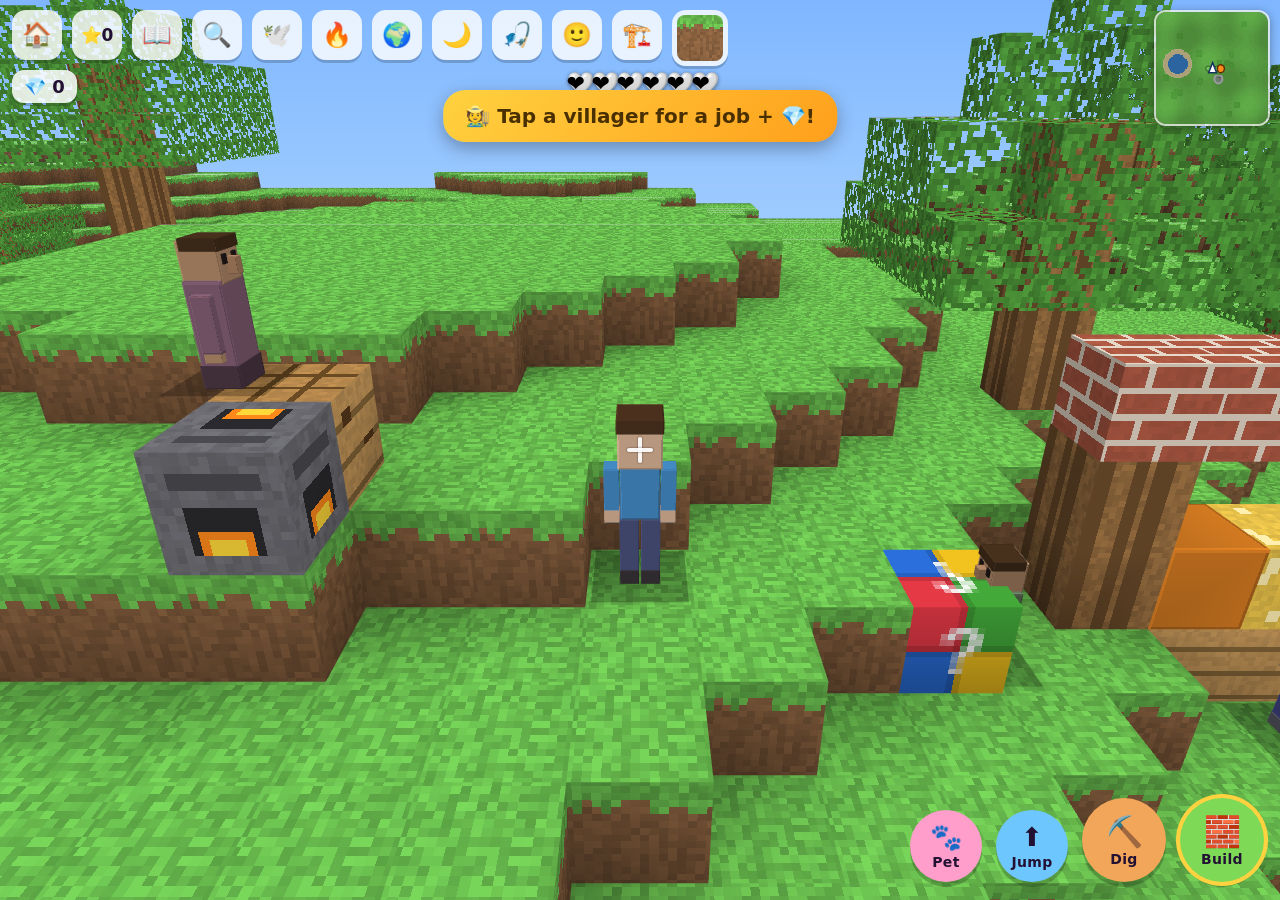
==== index.html @ b2769233 "Add The Forge: smelting + armor (the mining ↔ combat bridge) Dad asked what makes the game deeper, n" ====
<!DOCTYPE html>
<html lang="en">

<head>
  <meta charset="utf-8" />
  <title>Ezra's Blocks</title>
  <meta name="viewport"
    content="width=device-width, initial-scale=1, maximum-scale=1, user-scalable=no, viewport-fit=cover" />
  <meta name="theme-color" content="#9ed0f5" />
  <meta name="mobile-web-app-capable" content="yes" />
  <meta name="apple-mobile-web-app-capable" content="yes" />
  <meta name="apple-mobile-web-app-status-bar-style" content="black-translucent" />
  <meta name="apple-mobile-web-app-title" content="Ezra's Blocks" />
  <link rel="manifest" href="manifest.webmanifest" />
  <link rel="icon" href="icons/icon-192.png" />
  <link rel="apple-touch-icon" href="icons/apple-touch-icon.png" />
  <link rel="stylesheet" href="styles.css" />
</head>

<body>
  <canvas id="game"></canvas>

  <!-- Floating walk stick (left thumb) -->
  <div id="stick-base"></div>
  <div id="stick-knob"></div>

  <!-- Heads-up UI -->
  <div id="ui">
    <div id="crosshair"></div>

    <div id="topbar">
      <button id="btn-home" class="mini" title="Go home">🏠</button>
      <button id="btn-goals" class="mini" title="Goals">⭐0</button>
      <button id="btn-adventure" class="mini" title="Adventure with friends">📖</button>
      <button id="btn-view" class="mini" title="Switch view (zoom)">🔍</button>
      <button id="btn-fly" class="mini" title="Fly">🕊️</button>
      <button id="btn-flint" class="mini" title="Flint & steel — make a portal">🔥</button>
      <button id="btn-worlds" class="mini" title="Go to a world">🌍</button>
      <button id="btn-night" class="mini" title="Day / Night">🌙</button>
      <button id="btn-ride" class="mini" title="Ride your pony" style="display:none">🐴</button>
      <button id="btn-rover" class="mini" title="Drive the Space Rover" style="display:none">🛸</button>
      <button id="btn-rocket" class="mini" title="Launch the rocket!" style="display:none">🚀</button>
      <button id="btn-dragon" class="mini" title="Fly your dragon" style="display:none">🐉</button>
      <button id="btn-fish" class="mini" title="Go fishing (near water)">🎣</button>
      <button id="btn-char" class="mini" title="Choose your character">🙂</button>
      <button id="btn-buildkit" class="mini" title="Build something big">🏗️</button>
      <button id="btn-blocks" title="Pick a block"></button>
    </div>

    <div id="hearts-bar"></div>
    <button id="gem-bar" title="Treasure shop"></button>
    <div id="inv-bar" style="display:none"></div>

    <div id="actions">
      <button id="btn-pet" class="act pet"><span>🐾</span><b>Pet</b></button>
      <button id="btn-jump" class="act jump"><span>⬆️</span><b>Jump</b></button>
      <button id="btn-dig" class="act dig"><span>⛏️</span><b>Dig</b></button>
      <button id="btn-build" class="act build"><span>🧱</span><b>Build</b></button>
    </div>

    <div id="goaltoast"></div>
    <div id="hurt-flash"></div>
    <div id="bobber"></div>
    <div id="ridesigns"></div>
  </div>

  <div id="picker" class="hidden">
    <div class="picker-panel">
      <div class="picker-head"><span>Pick a block</span><button id="picker-close">✕</button></div>
      <div id="picker-body"></div>
    </div>
  </div>

  <div id="goals" class="hidden">
    <div class="picker-panel">
      <div class="picker-head"><span id="goals-title">My Goals</span><button id="goals-close">✕</button></div>
      <div id="goals-body"></div>
      <button id="btn-reset">🔄 Start this world fresh…</button>
    </div>
  </div>

  <div id="shop" class="hidden">
    <div class="picker-panel">
      <div class="picker-head"><span>💎 Treasure Shop</span><button id="shop-close">✕</button></div>
      <div id="shop-gems"></div>
      <div id="shop-body"></div>
    </div>
  </div>

  <div id="craft" class="hidden">
    <div class="picker-panel">
      <div class="picker-head"><span>🛠️ Make Tools & Armor</span><button id="craft-close">✕</button></div>
      <div id="craft-inv"></div>
      <div id="craft-body"></div>
    </div>
  </div>

  <div id="furnace" class="hidden">
    <div class="picker-panel">
      <div class="picker-head"><span>🔥 Furnace</span><button id="furnace-close">✕</button></div>
      <div id="furnace-inv"></div>
      <div id="furnace-body"></div>
    </div>
  </div>

  <div id="confirm" class="hidden">
    <div class="picker-panel confirm-panel">
      <div id="confirm-msg"></div>
      <div class="confirm-row">
        <button id="confirm-no">No, keep it</button>
        <button id="confirm-yes" class="danger-btn">Yes, start fresh</button>
      </div>
    </div>
  </div>

  <div id="buildmenu" class="hidden">
    <div class="picker-panel">
      <div class="picker-head"><span>Build something big! 🏗️</span><button id="buildmenu-close">✕</button></div>
      <div id="buildmenu-body"></div>
    </div>
  </div>

  <div id="placebar" class="hidden">
    <div id="place-label"></div>
    <div class="place-btns">
      <button id="place-ok" class="happy-btn">✅ Build here!</button>
      <button id="place-cancel">✖ Cancel</button>
    </div>
  </div>

  <div id="worldmenu" class="hidden">
    <div class="picker-panel">
      <div class="picker-head"><span>Go to a world! 🌍</span><button id="worldmenu-close">✕</button></div>
      <div id="worldmenu-body"></div>
    </div>
  </div>

  <div id="ride" class="hidden">
    <div class="picker-panel confirm-panel">
      <div id="ride-title" class="adv-name"></div>
      <div id="ride-msg" class="adv-text"></div>
      <div class="confirm-row"><button id="ride-yes" class="happy-btn">Ride! 🎟️</button><button id="ride-no">Not now</button></div>
    </div>
  </div>

  <div id="portalmenu" class="hidden">
    <div class="picker-panel">
      <div class="picker-head"><span>Where to? 🔥</span><button id="portalmenu-close">✕</button></div>
      <div id="portalmenu-body"></div>
    </div>
  </div>

  <div id="ridemenu" class="hidden">
    <div class="picker-panel">
      <div class="picker-head"><span>🎟️ Pick a ride!</span><button id="ridemenu-close">✕</button></div>
      <div id="ridemenu-body"></div>
    </div>
  </div>

  <div id="popcorn" class="hidden">
    <div class="picker-panel">
      <div class="picker-head"><span>🍿 Yummy treats!</span><button id="popcorn-close">✕</button></div>
      <div id="popcorn-body"></div>
    </div>
  </div>

  <div id="adventure" class="hidden">
    <div class="picker-panel confirm-panel">
      <div id="adv-body"></div>
      <div class="confirm-row"><button id="adv-ok" class="happy-btn">Okay!</button></div>
    </div>
  </div>

  <div id="quest" class="hidden">
    <div class="picker-panel confirm-panel">
      <div id="quest-msg"></div>
      <div class="confirm-row"><button id="quest-ok" class="happy-btn">Okay!</button></div>
    </div>
  </div>

  <div id="astro" class="hidden">
    <div class="picker-panel confirm-panel">
      <div id="astro-msg"></div>
      <div class="confirm-row"><button id="astro-ok" class="happy-btn">Okay!</button></div>
    </div>
  </div>

  <div id="puzzle" class="hidden">
    <div class="picker-panel confirm-panel">
      <div id="puzzle-msg">🧩 Color Puzzle!</div>
      <div id="puzzle-pad">
        <button class="pz" data-c="0"></button>
        <button class="pz" data-c="1"></button>
        <button class="pz" data-c="2"></button>
        <button class="pz" data-c="3"></button>
      </div>
      <div class="confirm-row"><button id="puzzle-close">Bye! 👋</button></div>
    </div>
  </div>

  <div id="chars" class="hidden">
    <div class="picker-panel">
      <div class="picker-head"><span>Who do you want to be?</span><button id="chars-close">✕</button></div>
      <div id="chars-body"></div>
    </div>
  </div>

  <div id="steve" class="hidden">
    <div class="picker-panel">
      <div class="picker-head"><span>🍗 Steve's Lava Chicken</span><button id="steve-close">✕</button></div>
      <div id="steve-body"></div>
    </div>
  </div>

  <div id="math" class="hidden">
    <div class="picker-panel confirm-panel">
      <div id="math-q"></div>
      <div id="math-opts"></div>
      <div class="confirm-row"><button id="math-close">Bye! 👋</button></div>
    </div>
  </div>

  <canvas id="minimap"></canvas>

  <div id="hearts"></div>

  <div id="error-overlay">
    <div class="box">
      <h2>Oops — something went wrong 😟</h2>
      <p>Please take a screenshot of this and send it so it can be fixed:</p>
      <pre class="msg"></pre>
    </div>
  </div>

  <script type="module" src="js/main.js"></script>
</body>

</html>
---- styles.css ----
* {
  margin: 0;
  padding: 0;
  box-sizing: border-box;
  -webkit-user-select: none;
  user-select: none;
  -webkit-touch-callout: none;
  -webkit-tap-highlight-color: transparent;
}

html,
body {
  width: 100%;
  height: 100%;
  overflow: hidden;
  position: fixed;
  background: #9ed0f5;
  font-family: -apple-system, "Segoe UI", system-ui, sans-serif;
  touch-action: none;
  overscroll-behavior: none;
}

#game {
  position: fixed;
  inset: 0;
  width: 100%;
  height: 100%;
  display: block;
  touch-action: none;
}

#ui {
  position: fixed;
  inset: 0;
  pointer-events: none;
  padding: env(safe-area-inset-top) env(safe-area-inset-right) env(safe-area-inset-bottom) env(safe-area-inset-left);
}

#ui button {
  pointer-events: auto;
  touch-action: manipulation;
  border: none;
  font-family: inherit;
  color: #213;
  cursor: pointer;
}

/* Crosshair */
#crosshair {
  position: absolute;
  left: 50%;
  top: 50%;
  width: 26px;
  height: 26px;
  margin: -13px 0 0 -13px;
  pointer-events: none;
}

#crosshair::before,
#crosshair::after {
  content: "";
  position: absolute;
  background: rgba(255, 255, 255, .9);
  box-shadow: 0 0 2px rgba(0, 0, 0, .6);
  border-radius: 2px;
}

#crosshair::before {
  left: 11px;
  top: 0;
  width: 4px;
  height: 26px;
}

#crosshair::after {
  top: 11px;
  left: 0;
  height: 4px;
  width: 26px;
}

/* Top-left mini buttons */
#topbar {
  position: absolute;
  top: 10px;
  left: 12px;
  display: flex;
  gap: 10px;
}

.mini {
  width: 50px;
  height: 50px;
  border-radius: 14px;
  font-size: 24px;
  background: rgba(255, 255, 255, .82);
  box-shadow: 0 3px 0 rgba(0, 0, 0, .18);
}

.mini:active {
  transform: translateY(2px);
  box-shadow: 0 1px 0 rgba(0, 0, 0, .18);
}

/* A "mini" toggle that's currently on (e.g. Fly) gets a gold ring. */
.mini.on {
  box-shadow: 0 0 0 4px #ffd23f, 0 3px 0 rgba(0, 0, 0, .18);
}

/* Current-block button + pop-up picker */
#btn-blocks {
  pointer-events: auto;
  touch-action: manipulation;
  width: 56px;
  height: 56px;
  border: 3px solid rgba(255, 255, 255, .9);
  border-radius: 14px;
  padding: 0;
  overflow: hidden;
  background: rgba(255, 255, 255, .82);
  box-shadow: 0 3px 0 rgba(0, 0, 0, .18);
  cursor: pointer;
  display: flex;
  align-items: center;
  justify-content: center;
}

#btn-blocks:active {
  transform: translateY(2px);
}

#btn-blocks canvas {
  width: 46px;
  height: 46px;
  border-radius: 8px;
  display: block;
  image-rendering: pixelated;
}

#picker,
#goals,
#portalmenu,
#buildmenu,
#worldmenu,
#ride,
#ridemenu,
#popcorn,
#shop,
#craft,
#furnace,
#confirm,
#quest,
#astro,
#puzzle,
#adventure,
#chars,
#math,
#steve {
  position: fixed;
  inset: 0;
  z-index: 30;
  display: flex;
  align-items: center;
  justify-content: center;
  background: rgba(15, 20, 35, .5);
  pointer-events: auto;
  padding: 16px;
}

#picker.hidden,
#goals.hidden,
#portalmenu.hidden,
#buildmenu.hidden,
#worldmenu.hidden,
#ride.hidden,
#ridemenu.hidden,
#popcorn.hidden,
#shop.hidden,
#craft.hidden,
#furnace.hidden,
#confirm.hidden,
#quest.hidden,
#astro.hidden,
#puzzle.hidden,
#adventure.hidden,
#chars.hidden,
#math.hidden,
#steve.hidden {
  display: none;
}
/* Color-memory puzzle: a 2×2 pad of big colored buttons that flash a sequence. */
#puzzle-msg { font-size: 22px; font-weight: 800; color: #2a2a33; text-align: center; margin-bottom: 12px; line-height: 1.4; }
#puzzle-pad { display: grid; grid-template-columns: 1fr 1fr; gap: 12px; width: min(260px, 66vw); margin: 4px auto 16px; }
.pz { height: 88px; border: none; border-radius: 16px; opacity: .72; transition: transform .07s, opacity .12s, box-shadow .12s; }
.pz[data-c="0"] { background: #e63946; }
.pz[data-c="1"] { background: #43aa3a; }
.pz[data-c="2"] { background: #2a6fdb; }
.pz[data-c="3"] { background: #f2c21e; }
.pz.flash { opacity: 1; transform: scale(1.06); box-shadow: 0 0 0 5px #fff, 0 0 22px 7px rgba(255, 255, 255, .85); }
/* The "Build here" bar is a bottom strip, not a full-screen modal. */
#placebar.hidden { display: none; }

/* Steve's stall menu */
#steve-body {
  padding: 6px 16px 18px;
  overflow-y: auto;
  display: flex;
  flex-direction: column;
  gap: 10px;
}

#steve-gems {
  text-align: center;
  font-weight: 800;
  color: #1aa05a;
  padding: 8px;
  font-size: 17px;
}

.steve-math {
  padding: 14px;
  border-radius: 16px;
  border: none;
  background: linear-gradient(135deg, #ffd23f, #ff9f1c);
  color: #5a3a00;
  font-size: 19px;
  font-weight: 800;
  cursor: pointer;
  touch-action: manipulation;
}

.steve-math small {
  display: block;
  font-size: 12px;
  font-weight: 700;
  opacity: .8;
}

.steve-math:active {
  transform: translateY(2px);
}

.snack-label {
  font-weight: 800;
  color: #7a7a86;
  font-size: 14px;
  margin: 6px 2px 0;
}

/* Steve's Lava Chicken math challenge */
#math-q {
  font-size: 19px;
  color: #2a2a33;
  line-height: 1.5;
  text-align: center;
  margin-bottom: 14px;
}

#math-q .big {
  display: block;
  font-size: 30px;
  margin-top: 6px;
  color: #1a1a22;
}

#math-opts {
  display: flex;
  gap: 12px;
  justify-content: center;
  margin-bottom: 16px;
}

.math-opt {
  width: 74px;
  height: 74px;
  border-radius: 16px;
  border: 3px solid #ffd27a;
  background: #fff7e6;
  font-size: 30px;
  font-weight: 800;
  color: #8a5a12;
  cursor: pointer;
  touch-action: manipulation;
}

.math-opt:active {
  transform: translateY(2px);
  box-shadow: 0 0 0 3px #ffe39a;
}

/* Character picker grid */
#chars-body {
  padding: 14px 16px 20px;
  display: flex;
  flex-wrap: wrap;
  gap: 12px;
  justify-content: center;
  overflow-y: auto;
}

.char-tile {
  width: 110px;
  height: 96px;
  border-radius: 16px;
  border: 3px solid #e4e4ea;
  background: #fafafe;
  display: flex;
  flex-direction: column;
  align-items: center;
  justify-content: center;
  gap: 6px;
  cursor: pointer;
  touch-action: manipulation;
}

.char-tile .ce {
  font-size: 40px;
  line-height: 1;
}

.char-tile canvas {
  width: 56px;
  height: 56px;
  display: block;
}

.char-tile b {
  font-size: 15px;
  font-weight: 800;
  color: #2a2a33;
}

.char-tile.sel {
  border-color: #ffc21f;
  box-shadow: 0 0 0 3px #ffe39a;
  transform: scale(1.04);
}

.char-tile:active {
  transform: translateY(2px);
}

/* Villager quest dialog */
#quest-msg,
#astro-msg {
  font-size: 22px;
  font-weight: 700;
  color: #2a2a33;
  line-height: 1.5;
  text-align: center;
  margin-bottom: 18px;
}

.qface {
  font-size: 52px;
  line-height: 1;
  margin-bottom: 6px;
}

.happy-btn {
  background: #57b85a !important;
  color: #fff !important;
}

/* 📖 Adventure dialog — big, easy-to-read text for a 6-year-old */
#adv-body { text-align: center; }
.adv-portrait { display: block; margin: 2px auto 6px; image-rendering: pixelated; }
.adv-name { font-weight: 800; color: #4a3b86; font-size: 24px; margin-bottom: 8px; }
.adv-text { font-size: 24px; font-weight: 700; line-height: 1.4; margin: 0 auto 12px; max-width: 360px; color: #2e2e36; }
.adv-task { background: #f1ecff; border-radius: 14px; padding: 12px 12px; font-size: 21px; font-weight: 700; color: #2e2e36; }
.adv-task.done { background: #e3f7e3; }
.adv-task small { display: block; margin-top: 4px; font-size: 17px; font-weight: 600; color: #6a5fa0; }
.adv-finale-row { display: flex; gap: 6px; justify-content: center; flex-wrap: wrap; margin-bottom: 8px; }
.adv-finale-row canvas { image-rendering: pixelated; }

#btn-goals {
  font-size: 17px;
  font-weight: 800;
  color: #b8860b;
}

/* The goal list scrolls inside the panel so the reset button below it always
   stays visible (without this the long list pushes the button off-screen). */
#goals-body {
  flex: 1 1 auto;
  min-height: 0;
  overflow-y: auto;
  -webkit-overflow-scrolling: touch;
  padding: 4px 16px 6px;
}

/* Goal list */
.goal-note {
  margin: 2px 0 10px;
  padding: 10px 12px;
  border-radius: 12px;
  background: linear-gradient(90deg, #efe2ff, #e3ecff);
  border: 1px solid #d7c7f5;
  color: #5a3b9c;
  font-weight: 700;
  font-size: 14px;
  text-align: center;
}

.goal-row {
  display: flex;
  align-items: center;
  gap: 12px;
  padding: 10px 6px;
  border-bottom: 1px solid #f0f0f3;
}

.goal-row .gi {
  font-size: 26px;
  width: 34px;
  text-align: center;
}

.goal-row .gt {
  flex: 1;
}

.goal-row .gt b {
  font-size: 16px;
  color: #2a2a33;
}

.goal-row .gt small {
  display: block;
  color: #8a8a93;
  font-size: 13px;
}

.goal-bar {
  height: 8px;
  background: #ececf1;
  border-radius: 6px;
  margin-top: 5px;
  overflow: hidden;
}

.goal-bar i {
  display: block;
  height: 100%;
  background: #7ed957;
  border-radius: 6px;
}

.goal-row.done {
  opacity: .65;
}

.goal-row .gc {
  font-size: 22px;
  color: #2fb24a;
}

/* Hearts (health) — top centre. Each heart can be full / half / empty so
   damage can land in half-hearts (the red overlay is clipped for a half). */
#hearts-bar {
  position: absolute;
  top: 72px;
  left: 50%;
  transform: translateX(-50%);
  font-size: 22px;
  line-height: 1;
  pointer-events: none;
  white-space: nowrap;
}

.hs {
  position: relative;
  display: inline-block;
  width: 1em;
  height: 1em;
  margin: 0 1.5px;
  vertical-align: middle;
  filter: drop-shadow(0 1px 2px rgba(0, 0, 0, .5));
}

.hs::before {
  content: "🤍";
  position: absolute;
  left: 0;
  top: 0;
}

.hs.hf::after,
.hs.hh::after {
  content: "❤️";
  position: absolute;
  left: 0;
  top: 0;
}

.hs.hh::after {
  width: .52em;
  overflow: hidden;
}

/* Golden bonus hearts (Golden Apple) show as 💛 */
.hs.hb.hf::after,
.hs.hb.hh::after {
  content: "💛";
}

/* Diamonds (💎) counter — tap to open the shop. Top-left, under the topbar. */
#gem-bar {
  position: absolute;
  top: calc(max(10px, env(safe-area-inset-top)) + 60px);
  left: max(12px, env(safe-area-inset-left));
  font-size: 18px;
  font-weight: 800;
  color: #1c6;
  background: rgba(255, 255, 255, .85);
  border-radius: 12px;
  padding: 6px 12px;
  box-shadow: 0 3px 0 rgba(0, 0, 0, .18);
  pointer-events: auto;
}

#gem-bar:active {
  transform: translateY(2px);
}

/* Materials HUD (🪵🪨⚫⚙️ + your pickaxe) — top-left under 💎, only while mining. */
#inv-bar {
  position: absolute;
  top: calc(max(10px, env(safe-area-inset-top)) + 96px);
  left: max(12px, env(safe-area-inset-left));
  display: flex;
  gap: 5px;
  flex-wrap: wrap;
  max-width: 60vw;
  pointer-events: none;
}

.invi {
  font-size: 15px;
  font-weight: 800;
  color: #5a4a32;
  background: rgba(255, 255, 255, .85);
  border-radius: 10px;
  padding: 3px 8px;
  box-shadow: 0 2px 0 rgba(0, 0, 0, .15);
}

.invi.pick {
  color: #1c6;
  background: rgba(228, 255, 240, .92);
}

.invi.pop {
  animation: invpop .35s ease;
}

@keyframes invpop {
  0% { transform: scale(1); }
  40% { transform: scale(1.35); }
  100% { transform: scale(1); }
}

/* Treasure shop */
#shop-gems {
  text-align: center;
  font-weight: 800;
  color: #1aa05a;
  padding: 10px;
  font-size: 17px;
}

#shop-body,
#craft-body,
#furnace-body {
  padding: 4px 16px 18px;
  overflow-y: auto;
  display: flex;
  flex-direction: column;
  gap: 12px;
}

/* Crafting: the materials-you-have row + a greyed look for locked recipes. */
#craft-inv,
#furnace-inv {
  text-align: center;
  font-weight: 800;
  color: #5a4a32;
  padding: 10px;
  font-size: 17px;
  display: flex;
  gap: 10px;
  justify-content: center;
  flex-wrap: wrap;
}

.craft-sep {
  text-align: center;
  font-weight: 800;
  color: #6a5a8a;
  font-size: 16px;
  margin: 4px 0 -4px;
}

.shop-item.locked {
  opacity: .5;
  border-color: #e0e0e6;
  background: #f3f3f6;
}

.shop-item {
  display: flex;
  align-items: center;
  gap: 12px;
  padding: 12px 14px;
  border-radius: 16px;
  border: 3px solid #e4e4ea;
  background: #fafafe;
  text-align: left;
  cursor: pointer;
  touch-action: manipulation;
}

.shop-item:active {
  transform: translateY(2px);
}

.shop-item.owned {
  opacity: .6;
  border-color: #cde9cf;
  background: #f1faf1;
}

.shop-item .si {
  font-size: 34px;
}

.shop-item .st {
  flex: 1;
}

.shop-item .st b {
  font-size: 17px;
  color: #2a2a33;
}

.shop-item .st small {
  display: block;
  color: #8a8a93;
  font-size: 13px;
}

.shop-item .sc {
  font-size: 17px;
  font-weight: 800;
  color: #1aa05a;
  white-space: nowrap;
}

/* Confirm dialog (e.g. reset world) */
.confirm-panel {
  max-width: 380px;
  padding: 22px;
  text-align: center;
}

#confirm-msg {
  font-size: 17px;
  color: #2a2a33;
  line-height: 1.5;
  margin-bottom: 18px;
}

.confirm-row {
  display: flex;
  gap: 12px;
  justify-content: center;
}

.confirm-row button {
  flex: 1;
  padding: 14px;
  border-radius: 14px;
  font-size: 16px;
  font-weight: 800;
  border: none;
  background: #e8e8ee;
  color: #333;
  cursor: pointer;
  touch-action: manipulation;
}

.danger-btn {
  background: #ef5350 !important;
  color: #fff !important;
}

/* Reset button inside the goals panel — pinned below the scrolling list. */
#btn-reset {
  flex: 0 0 auto;
  margin: 8px 16px 16px;
  padding: 12px;
  border-radius: 14px;
  font-size: 15px;
  font-weight: 800;
  border: 2px dashed #f0a3a1;
  background: #fff4f4;
  color: #c0392b;
  cursor: pointer;
  touch-action: manipulation;
}

/* Fishing bobber — positioned over the water spot each frame from JS */
#bobber {
  position: absolute;
  display: none;
  font-size: 22px;
  transform: translate(-50%, -50%);
  pointer-events: none;
  filter: drop-shadow(0 1px 2px rgba(0, 0, 0, .5));
  z-index: 6;
}
/* A fish is biting — pulse big so a 6-year-old knows to TAP right now. */
#bobber.bite { animation: bobberbite .32s ease-in-out infinite; }
@keyframes bobberbite {
  0%, 100% { transform: translate(-50%, -50%) scale(1); }
  50% { transform: translate(-50%, -64%) scale(1.7); }
}

/* Floating "Tap to ride!" signs over Secret World attractions (positioned each
   frame from JS). Big, bright and tappable so a 6-year-old can't miss them. */
#ridesigns { position: absolute; inset: 0; pointer-events: none; z-index: 7; }
.ridesign {
  position: absolute;
  transform: translate(-50%, -100%);
  pointer-events: auto;
  display: flex;
  align-items: center;
  gap: 4px;
  padding: 7px 13px;
  border-radius: 16px;
  background: linear-gradient(#fff, #ffe7b0);
  border: 3px solid #ff8c1a;
  color: #5a2e00;
  font-weight: 800;
  font-size: 19px;
  white-space: nowrap;
  box-shadow: 0 3px 8px rgba(0, 0, 0, .35);
  cursor: pointer;
  animation: ridebob 1.1s ease-in-out infinite;
}
.ridesign .rs-emoji { font-size: 24px; }
/* Stand signs (tickets/popcorn/shop) — a teal frame so they read as shops. */
.ridesign.stand { background: linear-gradient(#fff, #c8f0e4); border-color: #15a8a0; color: #0c4a47; }
@keyframes ridebob { 0%, 100% { margin-top: 0; } 50% { margin-top: -6px; } }

/* "Build here" bar shown while positioning a big build (walk to move, then tap) */
#placebar {
  position: absolute;
  left: 50%;
  bottom: calc(18px + env(safe-area-inset-bottom, 0px));
  transform: translateX(-50%);
  display: flex;
  flex-direction: column;
  align-items: center;
  gap: 8px;
  z-index: 9;
  pointer-events: none;
}
#place-label {
  background: rgba(20, 28, 48, .82);
  color: #fff;
  font-weight: 700;
  font-size: 18px;
  padding: 8px 16px;
  border-radius: 14px;
  max-width: 78vw;
  text-align: center;
}
.place-btns { display: flex; gap: 12px; pointer-events: auto; }
#place-ok {
  font-size: 22px;
  font-weight: 800;
  padding: 12px 26px;
  border-radius: 18px;
  border: 3px solid #2a7d2a;
  background: linear-gradient(#7fe07f, #38b838);
  color: #0c3a0c;
  box-shadow: 0 4px 10px rgba(0, 0, 0, .3);
}
#place-cancel {
  font-size: 18px;
  font-weight: 700;
  padding: 12px 20px;
  border-radius: 18px;
  border: 3px solid #888;
  background: linear-gradient(#fff, #e2e2e6);
  color: #333;
}

/* Red flash when hurt (set per-frame from JS) */
#hurt-flash {
  position: absolute;
  inset: 0;
  pointer-events: none;
  opacity: 0;
  background: radial-gradient(ellipse at center, rgba(200, 0, 0, 0) 45%, rgba(200, 0, 0, .65) 100%);
  z-index: 20;
}

/* Goal-complete toast */
#goaltoast {
  position: absolute;
  left: 50%;
  top: 90px;
  transform: translateX(-50%) translateY(-12px);
  background: linear-gradient(135deg, #ffd23f, #ff9f1c);
  color: #4a3000;
  font-weight: 800;
  font-size: 20px;
  max-width: 84vw;
  text-align: center;
  padding: 14px 22px;
  border-radius: 22px;
  box-shadow: 0 6px 18px rgba(0, 0, 0, .3);
  opacity: 0;
  pointer-events: none;
  transition: opacity .3s, transform .3s;
}

#goaltoast.show {
  opacity: 1;
  transform: translateX(-50%) translateY(0);
}

.picker-panel {
  background: #fff;
  border-radius: 20px;
  width: 100%;
  max-width: 600px;
  max-height: 84%;
  display: flex;
  flex-direction: column;
  overflow: hidden;
  box-shadow: 0 12px 40px rgba(0, 0, 0, .4);
}

.picker-head {
  display: flex;
  align-items: center;
  justify-content: space-between;
  padding: 14px 18px;
  font-size: 20px;
  font-weight: 800;
  color: #2a2a33;
  border-bottom: 2px solid #eee;
}

#picker-close {
  width: 40px;
  height: 40px;
  border-radius: 50%;
  border: none;
  background: #f0f0f4;
  font-size: 18px;
  cursor: pointer;
  color: #555;
  touch-action: manipulation;
}

#picker-body {
  padding: 10px 16px 18px;
  overflow-y: auto;
  -webkit-overflow-scrolling: touch;
}

.pick-cat {
  font-size: 15px;
  font-weight: 800;
  color: #7a7a86;
  margin: 12px 2px 6px;
  letter-spacing: .5px;
}

.pick-grid {
  display: flex;
  flex-wrap: wrap;
  gap: 10px;
}

.pick-tile {
  width: 60px;
  height: 60px;
  border-radius: 14px;
  padding: 0;
  cursor: pointer;
  border: 3px solid #e4e4ea;
  background: #fafafe;
  touch-action: manipulation;
  display: flex;
  align-items: center;
  justify-content: center;
}

.pick-tile canvas {
  width: 46px;
  height: 46px;
  border-radius: 8px;
  display: block;
  image-rendering: pixelated;
}

.pick-tile.sel {
  border-color: #ffc21f;
  box-shadow: 0 0 0 3px #ffe39a;
  transform: scale(1.05);
}

/* Flint & steel "Where to?" menu */
#portalmenu-body,
#buildmenu-body,
#worldmenu-body {
  padding: 14px 16px 18px;
  display: flex;
  flex-wrap: wrap;
  gap: 14px;
  justify-content: center;
}

/* Locked worlds in the 🌍 menu look dimmed (tap = how to unlock). */
.portal-choice.locked {
  opacity: .55;
  border-style: dashed;
}

/* The Big-Build cards carry a little hint line under the name. */
.portal-choice small {
  font-size: 11px;
  color: #6a5fa0;
  text-align: center;
  line-height: 1.15;
  padding: 0 6px;
}
.portal-choice {
  height: auto;
  min-height: 104px;
  padding: 10px 4px;
}

.portal-choice {
  width: 132px;
  height: 104px;
  border-radius: 18px;
  border: 3px solid #d7c7f5;
  background: linear-gradient(135deg, #f3ecff, #e6efff);
  display: flex;
  flex-direction: column;
  align-items: center;
  justify-content: center;
  gap: 6px;
  cursor: pointer;
  touch-action: manipulation;
}

.portal-choice:active {
  transform: translateY(2px);
  box-shadow: 0 0 0 3px #ffe39a;
}

.portal-choice .pe {
  font-size: 40px;
  line-height: 1;
}

.portal-choice b {
  font-size: 16px;
  font-weight: 800;
  color: #4a3b86;
}

/* Bottom-right action buttons */
#actions {
  position: absolute;
  right: 16px;
  bottom: 18px;
  display: flex;
  align-items: flex-end;
  gap: 14px;
}

.act {
  width: 84px;
  height: 84px;
  border-radius: 50%;
  display: flex;
  flex-direction: column;
  align-items: center;
  justify-content: center;
  gap: 2px;
  font-size: 30px;
  box-shadow: 0 5px 0 rgba(0, 0, 0, .22);
}

.act b {
  font-size: 14px;
  font-weight: 800;
  letter-spacing: .3px;
}

.act:active,
.act.pressed {
  transform: translateY(3px);
  box-shadow: 0 2px 0 rgba(0, 0, 0, .22);
}

.act.build {
  background: #7ed957;
}

.act.dig {
  background: #f2a65a;
}

.act.active {
  box-shadow: 0 0 0 4px #ffd23f, 0 5px 0 rgba(0, 0, 0, .22);
}

.act.jump {
  width: 72px;
  height: 72px;
  font-size: 26px;
  background: #6ec6ff;
}

.act.pet {
  width: 72px;
  height: 72px;
  font-size: 26px;
  background: #ff9ecb;
}

/* Floating walk stick */
#stick-base,
#stick-knob {
  position: fixed;
  border-radius: 50%;
  pointer-events: none;
  display: none;
  transform: translate(-50%, -50%);
  z-index: 5;
}

#stick-base {
  width: 122px;
  height: 122px;
  background: rgba(255, 255, 255, .22);
  border: 3px solid rgba(255, 255, 255, .5);
}

#stick-knob {
  width: 58px;
  height: 58px;
  background: rgba(255, 255, 255, .65);
  border: 3px solid rgba(255, 255, 255, .85);
}

/* Minimap (top-right, out of the way of both thumbs and the top bar) */
#minimap {
  position: fixed;
  top: max(10px, env(safe-area-inset-top));
  right: max(10px, env(safe-area-inset-right));
  width: 116px;
  height: 116px;
  border-radius: 12px;
  border: 2px solid rgba(255, 255, 255, 0.75);
  box-shadow: 0 2px 10px rgba(0, 0, 0, 0.35);
  background: rgba(0, 0, 0, 0.18);
  image-rendering: pixelated;
  pointer-events: none;
  z-index: 5;
}

/* Hearts */
#hearts {
  position: fixed;
  inset: 0;
  pointer-events: none;
  overflow: hidden;
}

.heart {
  position: absolute;
  font-size: 30px;
  transform: translate(-50%, -50%);
  animation: floatUp 1.1s ease-out forwards;
}

@keyframes floatUp {
  0% {
    opacity: 0;
    transform: translate(-50%, -50%) scale(.5);
  }

  20% {
    opacity: 1;
  }

  100% {
    opacity: 0;
    transform: translate(-50%, -150px) scale(1.3);
  }
}

/* Harmless "poof" puffs when a creeper is bonked */
.puff {
  position: absolute;
  font-size: 30px;
  transform: translate(-50%, -50%);
  animation: poofOut 0.7s ease-out forwards;
}

@keyframes poofOut {
  0% {
    opacity: 0;
    transform: translate(-50%, -50%) scale(.4);
  }

  25% {
    opacity: 1;
    transform: translate(-50%, -50%) scale(1.2);
  }

  100% {
    opacity: 0;
    transform: translate(-50%, -80px) scale(1.7);
  }
}

/* Hint toast */
#toast {
  position: absolute;
  left: 50%;
  bottom: 120px;
  transform: translateX(-50%);
  max-width: 80%;
  text-align: center;
  background: rgba(20, 24, 40, .72);
  color: #fff;
  font-size: 15px;
  padding: 10px 16px;
  border-radius: 20px;
  transition: opacity .6s;
}

#toast.hide {
  opacity: 0;
}

/* Error overlay */
#error-overlay {
  position: fixed;
  inset: 0;
  display: none;
  align-items: center;
  justify-content: center;
  background: rgba(10, 12, 20, .82);
  z-index: 50;
  padding: 24px;
}

#error-overlay .box {
  background: #fff;
  border-radius: 18px;
  padding: 20px;
  max-width: 560px;
  max-height: 80%;
  overflow: auto;
}

#error-overlay h2 {
  font-size: 20px;
  margin-bottom: 8px;
}

#error-overlay p {
  font-size: 15px;
  color: #444;
  margin-bottom: 10px;
}

#error-overlay .msg {
  background: #f3f3f6;
  border-radius: 10px;
  padding: 12px;
  font-size: 12px;
  white-space: pre-wrap;
  word-break: break-word;
  color: #b00;
}
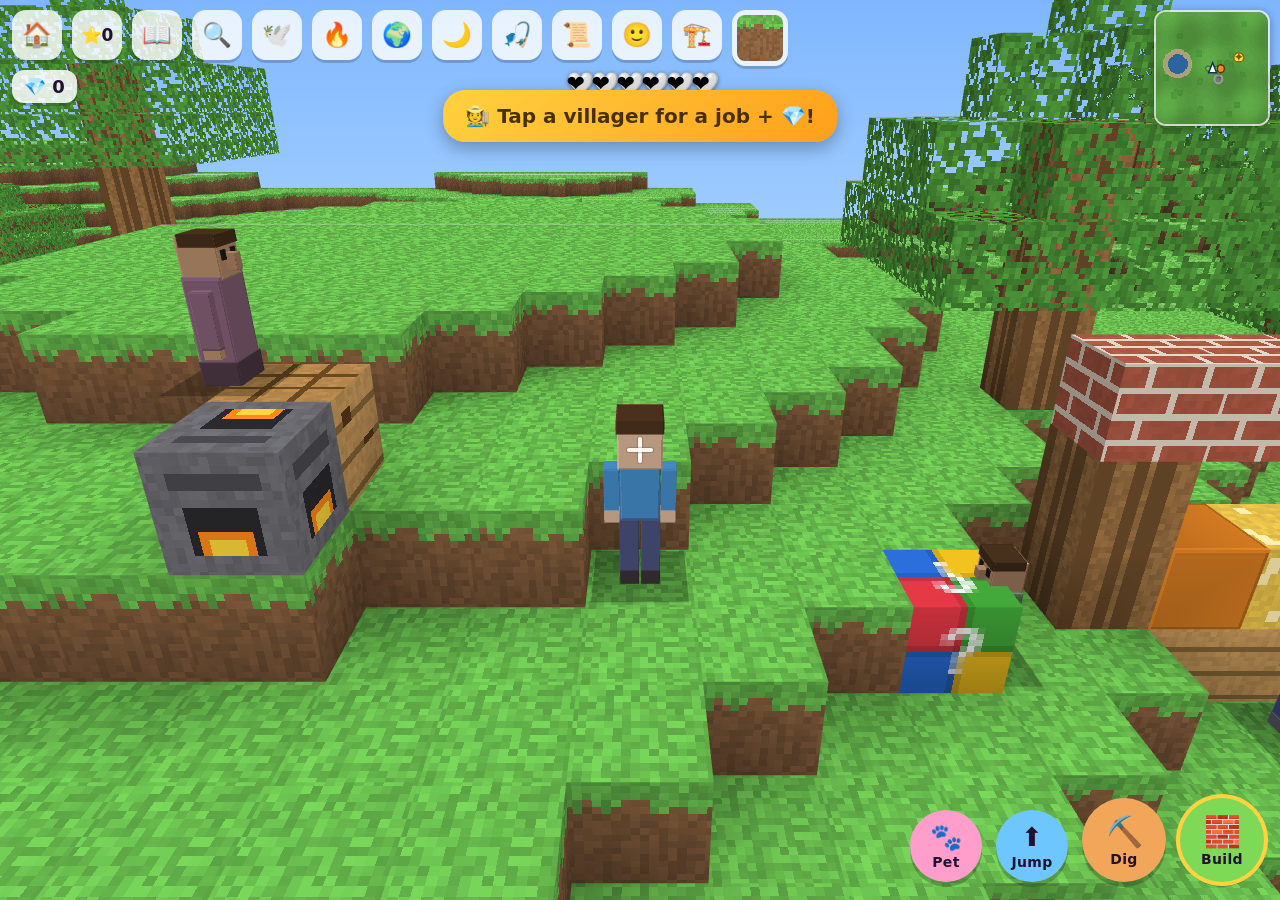
==== commit 2da86458: "Add Journey to the Deep: a legendary vault + grand quest (the destination) Dad picked "a grand goal " ====
--- a/index.html
+++ b/index.html
@@ -42,6 +42,7 @@
       <button id="btn-rocket" class="mini" title="Launch the rocket!" style="display:none">🚀</button>
       <button id="btn-dragon" class="mini" title="Fly your dragon" style="display:none">🐉</button>
       <button id="btn-fish" class="mini" title="Go fishing (near water)">🎣</button>
+      <button id="btn-quest" class="mini" title="The Great Quest" style="display:none">📜</button>
       <button id="btn-char" class="mini" title="Choose your character">🙂</button>
       <button id="btn-buildkit" class="mini" title="Build something big">🏗️</button>
       <button id="btn-blocks" title="Pick a block"></button>
@@ -100,6 +101,14 @@
       <div class="picker-head"><span>🔥 Furnace</span><button id="furnace-close">✕</button></div>
       <div id="furnace-inv"></div>
       <div id="furnace-body"></div>
+    </div>
+  </div>
+
+  <div id="quest2" class="hidden">
+    <div class="picker-panel">
+      <div class="picker-head"><span>📜 Journey to the Deep</span><button id="quest2-close">✕</button></div>
+      <div id="quest2-msg"></div>
+      <div id="quest2-body"></div>
     </div>
   </div>
 
--- a/styles.css
+++ b/styles.css
@@ -148,6 +148,7 @@
 #shop,
 #craft,
 #furnace,
+#quest2,
 #confirm,
 #quest,
 #astro,
@@ -178,6 +179,7 @@
 #shop.hidden,
 #craft.hidden,
 #furnace.hidden,
+#quest2.hidden,
 #confirm.hidden,
 #quest.hidden,
 #astro.hidden,
@@ -599,6 +601,20 @@
   color: #6a5a8a;
   font-size: 16px;
   margin: 4px 0 -4px;
+}
+
+/* The Great Quest journal: a staged checklist with big readable text. */
+#quest2-msg { text-align: center; font-weight: 800; font-size: 20px; color: #4a3a6a; padding: 12px 14px 4px; line-height: 1.4; }
+#quest2-body { padding: 6px 16px 18px; display: flex; flex-direction: column; gap: 10px; overflow-y: auto; }
+.qstage { display: flex; align-items: center; gap: 12px; padding: 11px 13px; border-radius: 14px; border: 3px solid #e4e0ee; background: #faf8ff; text-align: left; }
+.qstage.qdone { border-color: #cde9cf; background: #f1faf1; }
+.qstage .qi { font-size: 28px; }
+.qt b { font-size: 17px; color: #2a2a33; display: block; }
+.qt small { color: #8a8a93; font-size: 13px; }
+.mini.ready { animation: questglow 1.1s ease-in-out infinite; }
+@keyframes questglow {
+  0%, 100% { box-shadow: 0 0 0 3px #ffe24a, 0 0 10px 2px rgba(255, 210, 74, .7); }
+  50% { box-shadow: 0 0 0 4px #fff0a0, 0 0 18px 5px rgba(255, 210, 74, .95); }
 }
 
 .shop-item.locked {
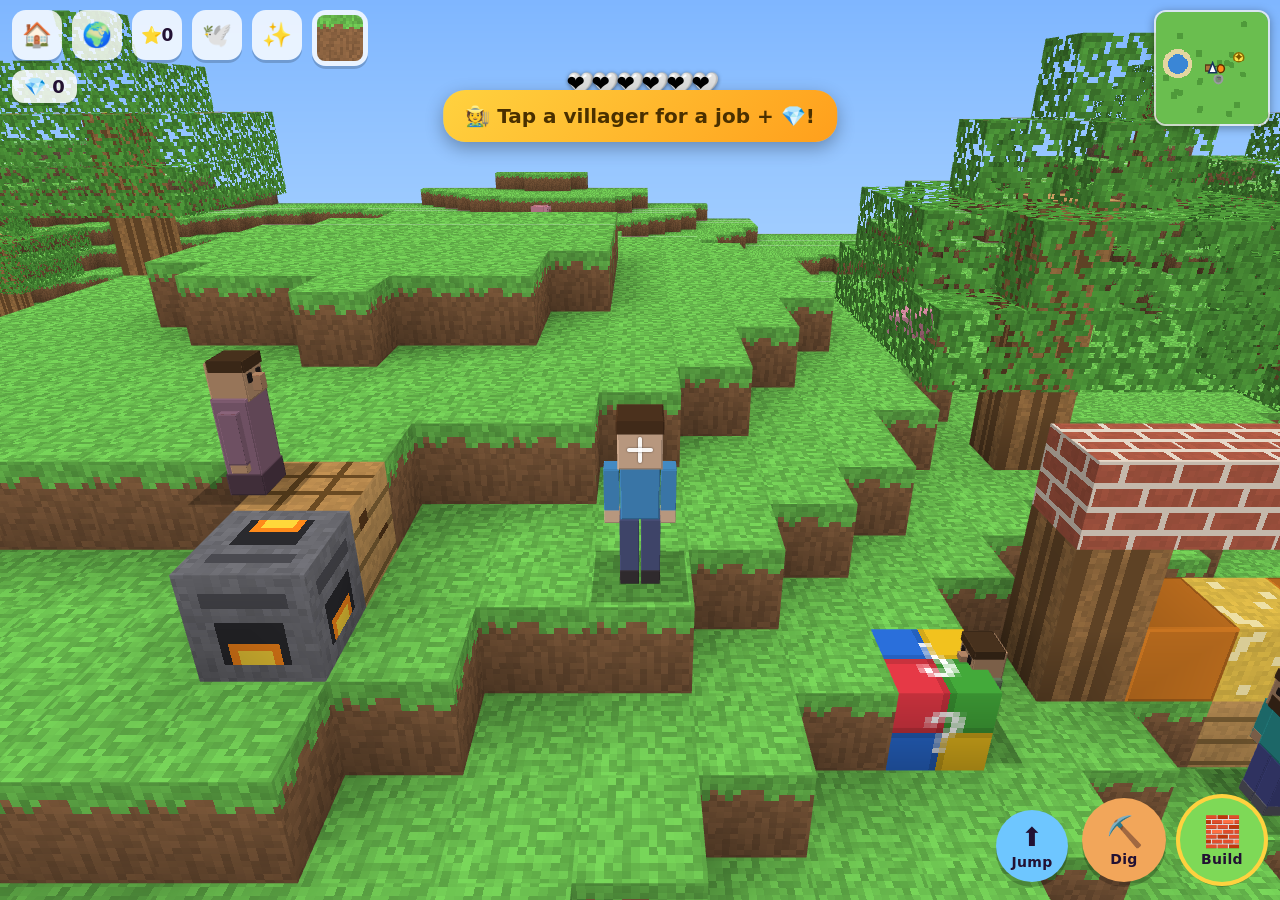
==== commit 6a63d5da: "Restructure the UI: a calm top bar + a ✨ Fun menu (easier for Ezra) The top bar had grown to ~15 tin" ====
--- a/index.html
+++ b/index.html
@@ -30,22 +30,25 @@
 
     <div id="topbar">
       <button id="btn-home" class="mini" title="Go home">🏠</button>
+      <button id="btn-worlds" class="mini" title="Go to a world">🌍</button>
       <button id="btn-goals" class="mini" title="Goals">⭐0</button>
-      <button id="btn-adventure" class="mini" title="Adventure with friends">📖</button>
-      <button id="btn-view" class="mini" title="Switch view (zoom)">🔍</button>
       <button id="btn-fly" class="mini" title="Fly">🕊️</button>
-      <button id="btn-flint" class="mini" title="Flint & steel — make a portal">🔥</button>
-      <button id="btn-worlds" class="mini" title="Go to a world">🌍</button>
-      <button id="btn-night" class="mini" title="Day / Night">🌙</button>
-      <button id="btn-ride" class="mini" title="Ride your pony" style="display:none">🐴</button>
-      <button id="btn-rover" class="mini" title="Drive the Space Rover" style="display:none">🛸</button>
-      <button id="btn-rocket" class="mini" title="Launch the rocket!" style="display:none">🚀</button>
-      <button id="btn-dragon" class="mini" title="Fly your dragon" style="display:none">🐉</button>
-      <button id="btn-fish" class="mini" title="Go fishing (near water)">🎣</button>
-      <button id="btn-quest" class="mini" title="The Great Quest" style="display:none">📜</button>
-      <button id="btn-char" class="mini" title="Choose your character">🙂</button>
-      <button id="btn-buildkit" class="mini" title="Build something big">🏗️</button>
+      <button id="btn-fun" class="mini" title="Fun things to do!">✨</button>
       <button id="btn-blocks" title="Pick a block"></button>
+      <!-- These now live in the ✨ Fun menu — kept here (hidden) so all their
+           wiring/state still works; the menu just triggers them. -->
+      <button id="btn-adventure" class="mini tucked" title="Adventure with friends">📖</button>
+      <button id="btn-view" class="mini tucked" title="Switch view (zoom)">🔍</button>
+      <button id="btn-flint" class="mini tucked" title="Flint & steel — make a portal">🔥</button>
+      <button id="btn-night" class="mini tucked" title="Day / Night">🌙</button>
+      <button id="btn-ride" class="mini tucked" title="Ride your pony">🐴</button>
+      <button id="btn-rover" class="mini tucked" title="Drive the Space Rover">🛸</button>
+      <button id="btn-rocket" class="mini tucked" title="Launch the rocket!">🚀</button>
+      <button id="btn-dragon" class="mini tucked" title="Fly your dragon">🐉</button>
+      <button id="btn-fish" class="mini tucked" title="Go fishing (near water)">🎣</button>
+      <button id="btn-quest" class="mini tucked" title="The Great Quest">📜</button>
+      <button id="btn-char" class="mini tucked" title="Choose your character">🙂</button>
+      <button id="btn-buildkit" class="mini tucked" title="Build something big">🏗️</button>
     </div>
 
     <div id="hearts-bar"></div>
@@ -53,7 +56,6 @@
     <div id="inv-bar" style="display:none"></div>
 
     <div id="actions">
-      <button id="btn-pet" class="act pet"><span>🐾</span><b>Pet</b></button>
       <button id="btn-jump" class="act jump"><span>⬆️</span><b>Jump</b></button>
       <button id="btn-dig" class="act dig"><span>⛏️</span><b>Dig</b></button>
       <button id="btn-build" class="act build"><span>🧱</span><b>Build</b></button>
@@ -141,6 +143,13 @@
     <div class="picker-panel">
       <div class="picker-head"><span>Go to a world! 🌍</span><button id="worldmenu-close">✕</button></div>
       <div id="worldmenu-body"></div>
+    </div>
+  </div>
+
+  <div id="funmenu" class="hidden">
+    <div class="picker-panel">
+      <div class="picker-head"><span>Fun things to do! ✨</span><button id="funmenu-close">✕</button></div>
+      <div id="funmenu-body"></div>
     </div>
   </div>
 
--- a/styles.css
+++ b/styles.css
@@ -101,6 +101,10 @@
   transform: translateY(2px);
   box-shadow: 0 1px 0 rgba(0, 0, 0, .18);
 }
+
+/* Buttons moved into the ✨ Fun menu — kept in the DOM (so their wiring/state
+   still works) but never shown in the top bar. */
+#topbar .tucked { display: none !important; }
 
 /* A "mini" toggle that's currently on (e.g. Fly) gets a gold ring. */
 .mini.on {
@@ -142,6 +146,7 @@
 #portalmenu,
 #buildmenu,
 #worldmenu,
+#funmenu,
 #ride,
 #ridemenu,
 #popcorn,
@@ -173,6 +178,7 @@
 #portalmenu.hidden,
 #buildmenu.hidden,
 #worldmenu.hidden,
+#funmenu.hidden,
 #ride.hidden,
 #ridemenu.hidden,
 #popcorn.hidden,
@@ -948,6 +954,10 @@
   border-style: dashed;
 }
 
+/* A Fun-menu entry with something ready to claim gets a gold glow. */
+.portal-choice.ready-choice { box-shadow: 0 0 0 4px #ffd23f, 0 3px 0 rgba(0, 0, 0, .18); }
+.portal-choice.ready-choice small { color: #b07a00; font-weight: 800; }
+
 /* The Big-Build cards carry a little hint line under the name. */
 .portal-choice small {
   font-size: 11px;
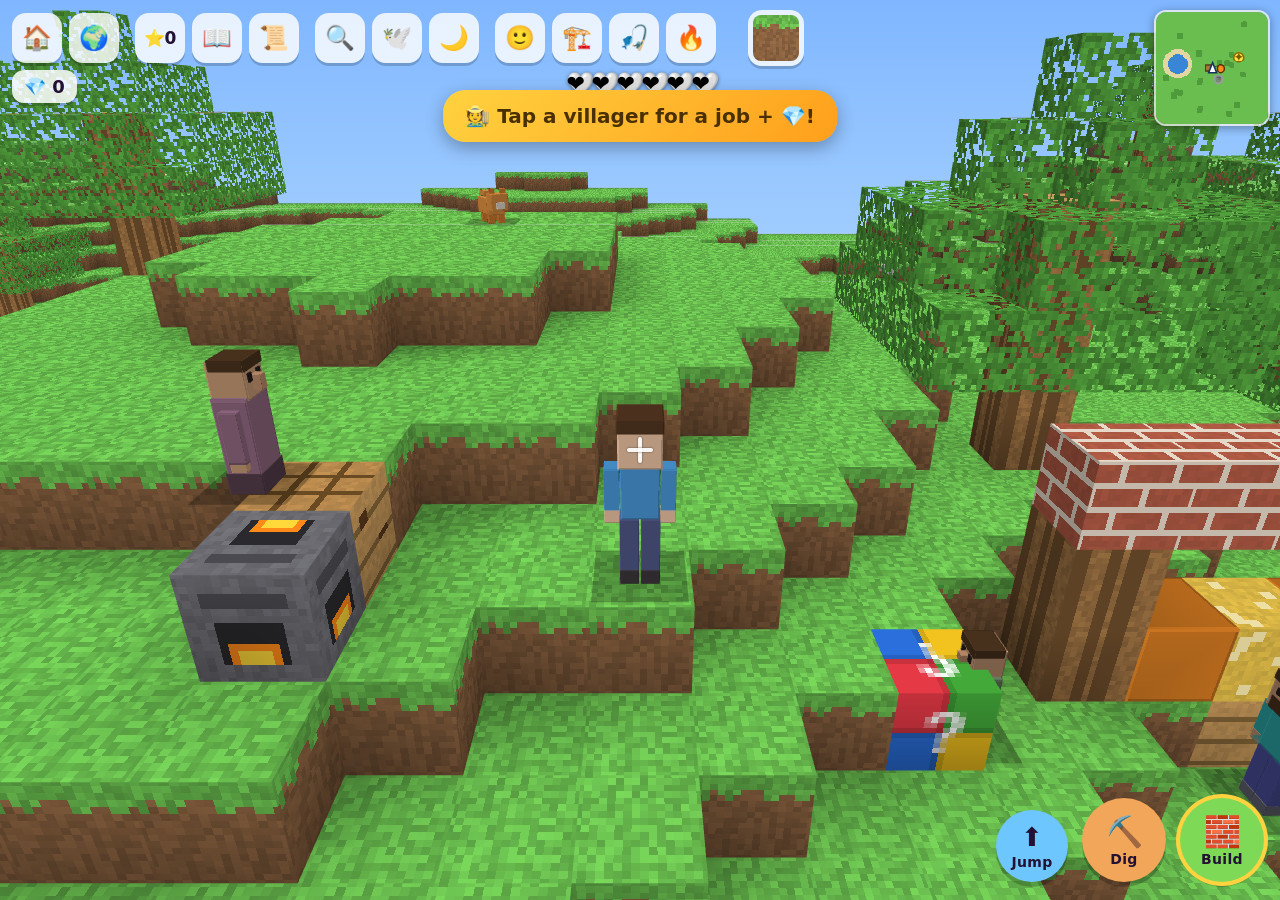
==== commit f228d8d4: "Revert the Fun menu → keep the buttons visible, but grouped (dad feedback) Dad: the Fun menu was tou" ====
--- a/index.html
+++ b/index.html
@@ -28,27 +28,36 @@
   <div id="ui">
     <div id="crosshair"></div>
 
+    <!-- Buttons grouped by what they do (each .tg cluster has a small gap, with a
+         bigger gap between clusters) so the bar reads as tidy groups, not a jumble. -->
     <div id="topbar">
-      <button id="btn-home" class="mini" title="Go home">🏠</button>
-      <button id="btn-worlds" class="mini" title="Go to a world">🌍</button>
-      <button id="btn-goals" class="mini" title="Goals">⭐0</button>
-      <button id="btn-fly" class="mini" title="Fly">🕊️</button>
-      <button id="btn-fun" class="mini" title="Fun things to do!">✨</button>
+      <div class="tg">
+        <button id="btn-home" class="mini" title="Go home">🏠</button>
+        <button id="btn-worlds" class="mini" title="Go to a world">🌍</button>
+      </div>
+      <div class="tg">
+        <button id="btn-goals" class="mini" title="Goals">⭐0</button>
+        <button id="btn-adventure" class="mini" title="Adventure with friends">📖</button>
+        <button id="btn-quest" class="mini" title="The Great Quest" style="display:none">📜</button>
+      </div>
+      <div class="tg">
+        <button id="btn-view" class="mini" title="Switch view (zoom)">🔍</button>
+        <button id="btn-fly" class="mini" title="Fly">🕊️</button>
+        <button id="btn-night" class="mini" title="Day / Night">🌙</button>
+      </div>
+      <div class="tg">
+        <button id="btn-char" class="mini" title="Choose your character">🙂</button>
+        <button id="btn-buildkit" class="mini" title="Build something big">🏗️</button>
+        <button id="btn-fish" class="mini" title="Go fishing (near water)">🎣</button>
+        <button id="btn-flint" class="mini" title="Flint & steel — make a portal">🔥</button>
+      </div>
+      <div class="tg" id="tg-vehicles">
+        <button id="btn-ride" class="mini" title="Ride your pony" style="display:none">🐴</button>
+        <button id="btn-rover" class="mini" title="Drive the Space Rover" style="display:none">🛸</button>
+        <button id="btn-rocket" class="mini" title="Launch the rocket!" style="display:none">🚀</button>
+        <button id="btn-dragon" class="mini" title="Fly your dragon" style="display:none">🐉</button>
+      </div>
       <button id="btn-blocks" title="Pick a block"></button>
-      <!-- These now live in the ✨ Fun menu — kept here (hidden) so all their
-           wiring/state still works; the menu just triggers them. -->
-      <button id="btn-adventure" class="mini tucked" title="Adventure with friends">📖</button>
-      <button id="btn-view" class="mini tucked" title="Switch view (zoom)">🔍</button>
-      <button id="btn-flint" class="mini tucked" title="Flint & steel — make a portal">🔥</button>
-      <button id="btn-night" class="mini tucked" title="Day / Night">🌙</button>
-      <button id="btn-ride" class="mini tucked" title="Ride your pony">🐴</button>
-      <button id="btn-rover" class="mini tucked" title="Drive the Space Rover">🛸</button>
-      <button id="btn-rocket" class="mini tucked" title="Launch the rocket!">🚀</button>
-      <button id="btn-dragon" class="mini tucked" title="Fly your dragon">🐉</button>
-      <button id="btn-fish" class="mini tucked" title="Go fishing (near water)">🎣</button>
-      <button id="btn-quest" class="mini tucked" title="The Great Quest">📜</button>
-      <button id="btn-char" class="mini tucked" title="Choose your character">🙂</button>
-      <button id="btn-buildkit" class="mini tucked" title="Build something big">🏗️</button>
     </div>
 
     <div id="hearts-bar"></div>
@@ -143,13 +152,6 @@
     <div class="picker-panel">
       <div class="picker-head"><span>Go to a world! 🌍</span><button id="worldmenu-close">✕</button></div>
       <div id="worldmenu-body"></div>
-    </div>
-  </div>
-
-  <div id="funmenu" class="hidden">
-    <div class="picker-panel">
-      <div class="picker-head"><span>Fun things to do! ✨</span><button id="funmenu-close">✕</button></div>
-      <div id="funmenu-body"></div>
     </div>
   </div>
 
--- a/styles.css
+++ b/styles.css
@@ -85,7 +85,13 @@
   top: 10px;
   left: 12px;
   display: flex;
-  gap: 10px;
+  align-items: center;
+  gap: 16px;            /* bigger gap BETWEEN groups */
+}
+/* A cluster of related buttons — a small gap WITHIN the group. */
+.tg {
+  display: flex;
+  gap: 7px;
 }
 
 .mini {
@@ -101,10 +107,6 @@
   transform: translateY(2px);
   box-shadow: 0 1px 0 rgba(0, 0, 0, .18);
 }
-
-/* Buttons moved into the ✨ Fun menu — kept in the DOM (so their wiring/state
-   still works) but never shown in the top bar. */
-#topbar .tucked { display: none !important; }
 
 /* A "mini" toggle that's currently on (e.g. Fly) gets a gold ring. */
 .mini.on {
@@ -146,7 +148,6 @@
 #portalmenu,
 #buildmenu,
 #worldmenu,
-#funmenu,
 #ride,
 #ridemenu,
 #popcorn,
@@ -178,7 +179,6 @@
 #portalmenu.hidden,
 #buildmenu.hidden,
 #worldmenu.hidden,
-#funmenu.hidden,
 #ride.hidden,
 #ridemenu.hidden,
 #popcorn.hidden,
@@ -954,10 +954,6 @@
   border-style: dashed;
 }
 
-/* A Fun-menu entry with something ready to claim gets a gold glow. */
-.portal-choice.ready-choice { box-shadow: 0 0 0 4px #ffd23f, 0 3px 0 rgba(0, 0, 0, .18); }
-.portal-choice.ready-choice small { color: #b07a00; font-weight: 800; }
-
 /* The Big-Build cards carry a little hint line under the name. */
 .portal-choice small {
   font-size: 11px;
@@ -1222,3 +1218,19 @@
   word-break: break-word;
   color: #b00;
 }
+
+/* Responsive top bar: on a narrower screen (e.g. iPad portrait) shrink the
+   grouped buttons so the whole row keeps fitting on one line. (Placed last so
+   it wins on source order over the base .mini/.btn-blocks sizes.) */
+@media (max-width: 900px) {
+  #topbar { gap: 11px; }
+  .tg { gap: 5px; }
+  .mini { width: 43px; height: 43px; font-size: 21px; border-radius: 12px; }
+  #btn-blocks { width: 48px; height: 48px; }
+}
+@media (max-width: 800px) {
+  #topbar { gap: 8px; left: 8px; }
+  .tg { gap: 4px; }
+  .mini { width: 36px; height: 36px; font-size: 18px; border-radius: 10px; }
+  #btn-blocks { width: 42px; height: 42px; border-width: 2px; }
+}
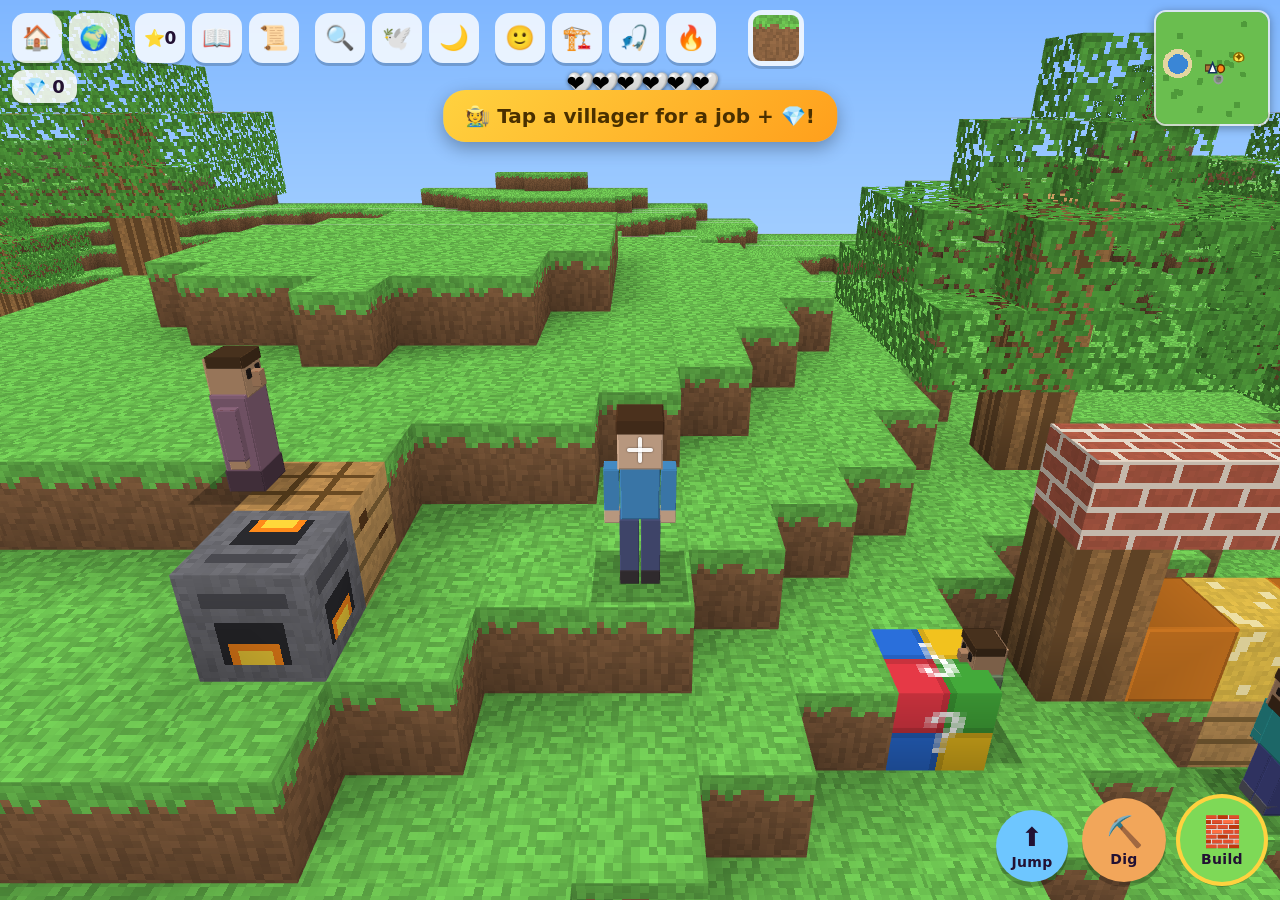
==== commit 47d5ca5c: "Add the LEGO DREAMZzz Dream Adventure to Lego World (Ezra's request) Ezra asked for LEGO DREAMZzz: M" ====
--- a/index.html
+++ b/index.html
@@ -61,6 +61,7 @@
     </div>
 
     <div id="hearts-bar"></div>
+    <div id="dreamgoal" style="display:none"></div>
     <button id="gem-bar" title="Treasure shop"></button>
     <div id="inv-bar" style="display:none"></div>
 
@@ -202,6 +203,13 @@
     <div class="picker-panel confirm-panel">
       <div id="astro-msg"></div>
       <div class="confirm-row"><button id="astro-ok" class="happy-btn">Okay!</button></div>
+    </div>
+  </div>
+
+  <div id="dream" class="hidden">
+    <div class="picker-panel confirm-panel">
+      <div id="dream-msg"></div>
+      <div class="confirm-row"><button id="dream-ok" class="happy-btn">Okay!</button></div>
     </div>
   </div>
 
--- a/styles.css
+++ b/styles.css
@@ -160,6 +160,7 @@
 #astro,
 #puzzle,
 #adventure,
+#dream,
 #chars,
 #math,
 #steve {
@@ -191,11 +192,37 @@
 #astro.hidden,
 #puzzle.hidden,
 #adventure.hidden,
+#dream.hidden,
 #chars.hidden,
 #math.hidden,
 #steve.hidden {
   display: none;
 }
+
+/* 🌙 Dream Adventure objective banner — a big, friendly "here's what to do now"
+   pill under the top bar, so a 6-year-old is never lost in the Lego quest. */
+#dreamgoal {
+  position: absolute;
+  top: 74px;
+  left: 50%;
+  transform: translateX(-50%);
+  max-width: 92vw;
+  background: linear-gradient(135deg, rgba(90, 70, 200, .95), rgba(150, 90, 230, .95));
+  color: #fff;
+  font-size: 19px;
+  font-weight: 800;
+  text-align: center;
+  padding: 9px 18px;
+  border-radius: 16px;
+  box-shadow: 0 3px 0 rgba(0, 0, 0, .22), 0 0 0 3px rgba(255, 255, 255, .5);
+  pointer-events: none;
+  white-space: nowrap;
+  line-height: 1.25;
+  animation: dreampulse 2.4s ease-in-out infinite;
+}
+#dreamgoal b { color: #ffe24a; }
+@keyframes dreampulse { 0%, 100% { transform: translateX(-50%) scale(1); } 50% { transform: translateX(-50%) scale(1.03); } }
+@media (max-width: 800px) { #dreamgoal { font-size: 16px; padding: 7px 13px; white-space: normal; } }
 /* Color-memory puzzle: a 2×2 pad of big colored buttons that flash a sequence. */
 #puzzle-msg { font-size: 22px; font-weight: 800; color: #2a2a33; text-align: center; margin-bottom: 12px; line-height: 1.4; }
 #puzzle-pad { display: grid; grid-template-columns: 1fr 1fr; gap: 12px; width: min(260px, 66vw); margin: 4px auto 16px; }
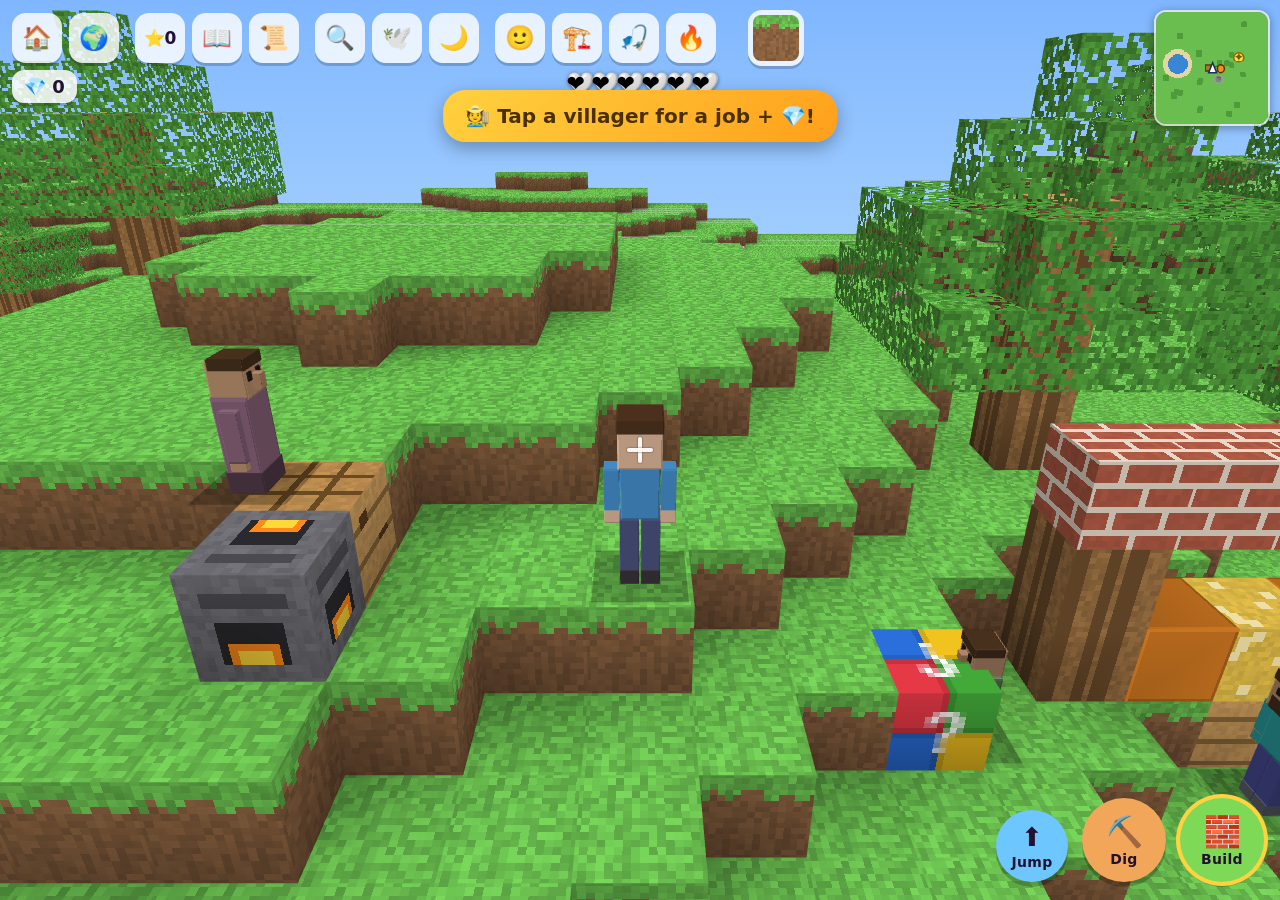
==== commit 864e9417: "Dream Adventure: add a puzzle stage + on-screen target markers Ezra found the 3rd brick + loves it; " ====
--- a/index.html
+++ b/index.html
@@ -75,6 +75,7 @@
     <div id="hurt-flash"></div>
     <div id="bobber"></div>
     <div id="ridesigns"></div>
+    <div id="dreammarkers"></div>
   </div>
 
   <div id="picker" class="hidden">
--- a/styles.css
+++ b/styles.css
@@ -778,6 +778,22 @@
 /* Floating "Tap to ride!" signs over Secret World attractions (positioned each
    frame from JS). Big, bright and tappable so a 6-year-old can't miss them. */
 #ridesigns { position: absolute; inset: 0; pointer-events: none; z-index: 7; }
+/* Floating markers that hover over Dream Adventure targets (bricks / nightmares /
+   Mateo) so a 6-year-old can always SEE where to go. */
+#dreammarkers { position: absolute; inset: 0; pointer-events: none; z-index: 7; }
+.dreammark {
+  position: absolute;
+  transform: translate(-50%, -100%);
+  display: flex; align-items: center; gap: 4px;
+  padding: 5px 11px; border-radius: 14px;
+  font-weight: 800; font-size: 17px; white-space: nowrap;
+  box-shadow: 0 3px 8px rgba(0, 0, 0, .35), 0 0 0 3px rgba(255, 255, 255, .6);
+  animation: ridebob 1s ease-in-out infinite;
+}
+.dreammark .dm-emoji { font-size: 22px; }
+.dreammark.brick { background: linear-gradient(#fff, #ffe27a); border: 2px solid #e0a800; color: #6a4a00; }
+.dreammark.nm { background: linear-gradient(#fff, #d9b8f5); border: 2px solid #8a4dd0; color: #3a1860; }
+.dreammark.mateo { background: linear-gradient(#fff, #b8f0ee); border: 2px solid #20b0b0; color: #0a4a4a; }
 .ridesign {
   position: absolute;
   transform: translate(-50%, -100%);
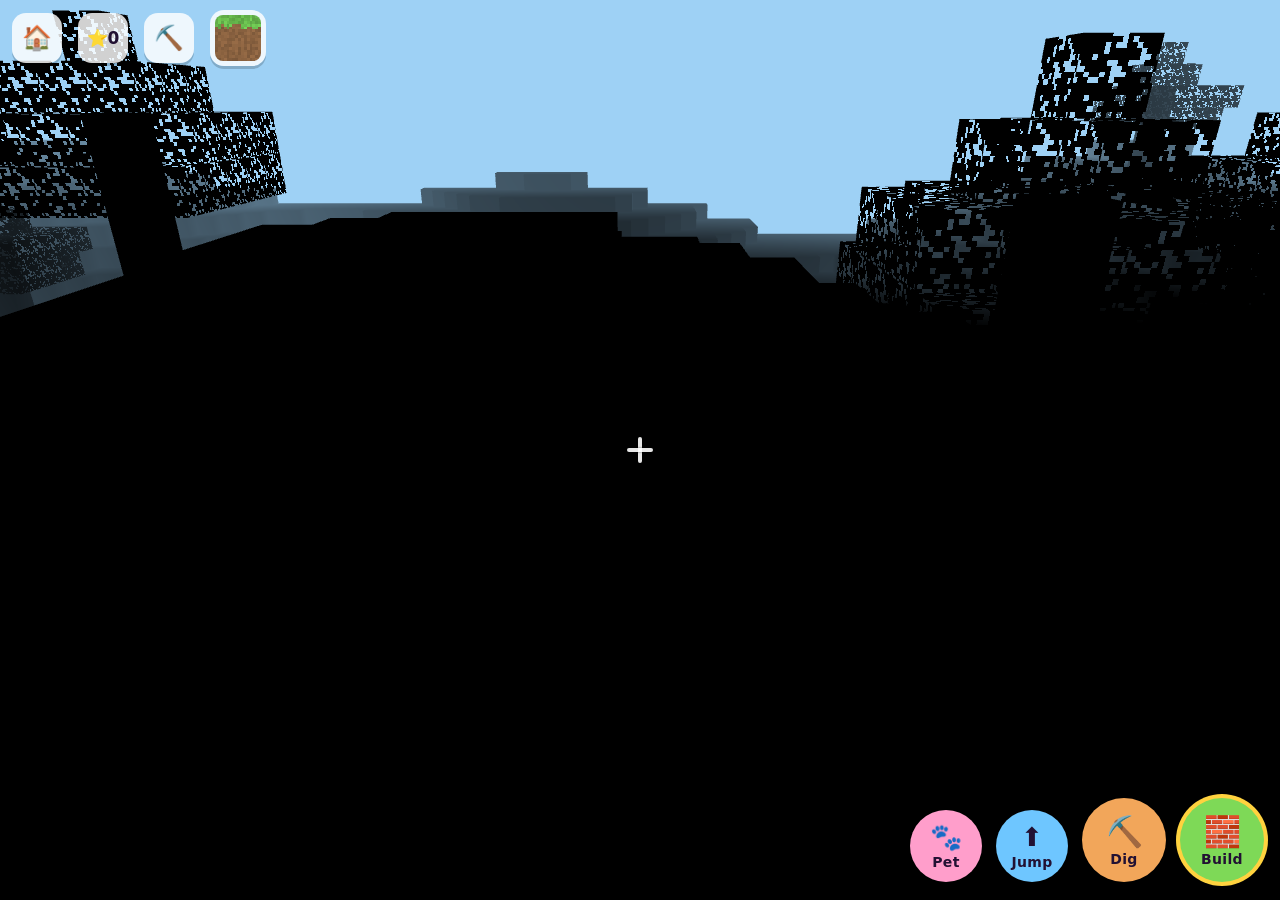
==== commit 0ba19f13: "Link Ezra's Blocks <-> Ezra's Mine; document the mine in CLAUDE.md and README Co-Authored-By: Claude" ====
--- a/index.html
+++ b/index.html
@@ -28,54 +28,21 @@
   <div id="ui">
     <div id="crosshair"></div>
 
-    <!-- Buttons grouped by what they do (each .tg cluster has a small gap, with a
-         bigger gap between clusters) so the bar reads as tidy groups, not a jumble. -->
     <div id="topbar">
-      <div class="tg">
-        <button id="btn-home" class="mini" title="Go home">🏠</button>
-        <button id="btn-worlds" class="mini" title="Go to a world">🌍</button>
-      </div>
-      <div class="tg">
-        <button id="btn-goals" class="mini" title="Goals">⭐0</button>
-        <button id="btn-adventure" class="mini" title="Adventure with friends">📖</button>
-        <button id="btn-quest" class="mini" title="The Great Quest" style="display:none">📜</button>
-      </div>
-      <div class="tg">
-        <button id="btn-view" class="mini" title="Switch view (zoom)">🔍</button>
-        <button id="btn-fly" class="mini" title="Fly">🕊️</button>
-        <button id="btn-night" class="mini" title="Day / Night">🌙</button>
-      </div>
-      <div class="tg">
-        <button id="btn-char" class="mini" title="Choose your character">🙂</button>
-        <button id="btn-buildkit" class="mini" title="Build something big">🏗️</button>
-        <button id="btn-fish" class="mini" title="Go fishing (near water)">🎣</button>
-        <button id="btn-flint" class="mini" title="Flint & steel — make a portal">🔥</button>
-      </div>
-      <div class="tg" id="tg-vehicles">
-        <button id="btn-ride" class="mini" title="Ride your pony" style="display:none">🐴</button>
-        <button id="btn-rover" class="mini" title="Drive the Space Rover" style="display:none">🛸</button>
-        <button id="btn-rocket" class="mini" title="Launch the rocket!" style="display:none">🚀</button>
-        <button id="btn-dragon" class="mini" title="Fly your dragon" style="display:none">🐉</button>
-      </div>
+      <button id="btn-home" class="mini" title="Go home">🏠</button>
+      <button id="btn-goals" class="mini" title="Goals">⭐0</button>
+      <button id="btn-mine" class="mini" title="Ezra's Mine">⛏️</button>
       <button id="btn-blocks" title="Pick a block"></button>
     </div>
 
-    <div id="hearts-bar"></div>
-    <div id="dreamgoal" style="display:none"></div>
-    <button id="gem-bar" title="Treasure shop"></button>
-    <div id="inv-bar" style="display:none"></div>
-
     <div id="actions">
+      <button id="btn-pet" class="act pet"><span>🐾</span><b>Pet</b></button>
       <button id="btn-jump" class="act jump"><span>⬆️</span><b>Jump</b></button>
       <button id="btn-dig" class="act dig"><span>⛏️</span><b>Dig</b></button>
       <button id="btn-build" class="act build"><span>🧱</span><b>Build</b></button>
     </div>
 
     <div id="goaltoast"></div>
-    <div id="hurt-flash"></div>
-    <div id="bobber"></div>
-    <div id="ridesigns"></div>
-    <div id="dreammarkers"></div>
   </div>
 
   <div id="picker" class="hidden">
@@ -89,167 +56,8 @@
     <div class="picker-panel">
       <div class="picker-head"><span id="goals-title">My Goals</span><button id="goals-close">✕</button></div>
       <div id="goals-body"></div>
-      <button id="btn-reset">🔄 Start this world fresh…</button>
     </div>
   </div>
-
-  <div id="shop" class="hidden">
-    <div class="picker-panel">
-      <div class="picker-head"><span>💎 Treasure Shop</span><button id="shop-close">✕</button></div>
-      <div id="shop-gems"></div>
-      <div id="shop-body"></div>
-    </div>
-  </div>
-
-  <div id="craft" class="hidden">
-    <div class="picker-panel">
-      <div class="picker-head"><span>🛠️ Make Tools & Armor</span><button id="craft-close">✕</button></div>
-      <div id="craft-inv"></div>
-      <div id="craft-body"></div>
-    </div>
-  </div>
-
-  <div id="furnace" class="hidden">
-    <div class="picker-panel">
-      <div class="picker-head"><span>🔥 Furnace</span><button id="furnace-close">✕</button></div>
-      <div id="furnace-inv"></div>
-      <div id="furnace-body"></div>
-    </div>
-  </div>
-
-  <div id="quest2" class="hidden">
-    <div class="picker-panel">
-      <div class="picker-head"><span>📜 Journey to the Deep</span><button id="quest2-close">✕</button></div>
-      <div id="quest2-msg"></div>
-      <div id="quest2-body"></div>
-    </div>
-  </div>
-
-  <div id="confirm" class="hidden">
-    <div class="picker-panel confirm-panel">
-      <div id="confirm-msg"></div>
-      <div class="confirm-row">
-        <button id="confirm-no">No, keep it</button>
-        <button id="confirm-yes" class="danger-btn">Yes, start fresh</button>
-      </div>
-    </div>
-  </div>
-
-  <div id="buildmenu" class="hidden">
-    <div class="picker-panel">
-      <div class="picker-head"><span>Build something big! 🏗️</span><button id="buildmenu-close">✕</button></div>
-      <div id="buildmenu-body"></div>
-    </div>
-  </div>
-
-  <div id="placebar" class="hidden">
-    <div id="place-label"></div>
-    <div class="place-btns">
-      <button id="place-ok" class="happy-btn">✅ Build here!</button>
-      <button id="place-cancel">✖ Cancel</button>
-    </div>
-  </div>
-
-  <div id="worldmenu" class="hidden">
-    <div class="picker-panel">
-      <div class="picker-head"><span>Go to a world! 🌍</span><button id="worldmenu-close">✕</button></div>
-      <div id="worldmenu-body"></div>
-    </div>
-  </div>
-
-  <div id="ride" class="hidden">
-    <div class="picker-panel confirm-panel">
-      <div id="ride-title" class="adv-name"></div>
-      <div id="ride-msg" class="adv-text"></div>
-      <div class="confirm-row"><button id="ride-yes" class="happy-btn">Ride! 🎟️</button><button id="ride-no">Not now</button></div>
-    </div>
-  </div>
-
-  <div id="portalmenu" class="hidden">
-    <div class="picker-panel">
-      <div class="picker-head"><span>Where to? 🔥</span><button id="portalmenu-close">✕</button></div>
-      <div id="portalmenu-body"></div>
-    </div>
-  </div>
-
-  <div id="ridemenu" class="hidden">
-    <div class="picker-panel">
-      <div class="picker-head"><span>🎟️ Pick a ride!</span><button id="ridemenu-close">✕</button></div>
-      <div id="ridemenu-body"></div>
-    </div>
-  </div>
-
-  <div id="popcorn" class="hidden">
-    <div class="picker-panel">
-      <div class="picker-head"><span>🍿 Yummy treats!</span><button id="popcorn-close">✕</button></div>
-      <div id="popcorn-body"></div>
-    </div>
-  </div>
-
-  <div id="adventure" class="hidden">
-    <div class="picker-panel confirm-panel">
-      <div id="adv-body"></div>
-      <div class="confirm-row"><button id="adv-ok" class="happy-btn">Okay!</button></div>
-    </div>
-  </div>
-
-  <div id="quest" class="hidden">
-    <div class="picker-panel confirm-panel">
-      <div id="quest-msg"></div>
-      <div class="confirm-row"><button id="quest-ok" class="happy-btn">Okay!</button></div>
-    </div>
-  </div>
-
-  <div id="astro" class="hidden">
-    <div class="picker-panel confirm-panel">
-      <div id="astro-msg"></div>
-      <div class="confirm-row"><button id="astro-ok" class="happy-btn">Okay!</button></div>
-    </div>
-  </div>
-
-  <div id="dream" class="hidden">
-    <div class="picker-panel confirm-panel">
-      <div id="dream-msg"></div>
-      <div class="confirm-row"><button id="dream-ok" class="happy-btn">Okay!</button></div>
-    </div>
-  </div>
-
-  <div id="puzzle" class="hidden">
-    <div class="picker-panel confirm-panel">
-      <div id="puzzle-msg">🧩 Color Puzzle!</div>
-      <div id="puzzle-pad">
-        <button class="pz" data-c="0"></button>
-        <button class="pz" data-c="1"></button>
-        <button class="pz" data-c="2"></button>
-        <button class="pz" data-c="3"></button>
-      </div>
-      <div class="confirm-row"><button id="puzzle-close">Bye! 👋</button></div>
-    </div>
-  </div>
-
-  <div id="chars" class="hidden">
-    <div class="picker-panel">
-      <div class="picker-head"><span>Who do you want to be?</span><button id="chars-close">✕</button></div>
-      <div id="chars-body"></div>
-    </div>
-  </div>
-
-  <div id="steve" class="hidden">
-    <div class="picker-panel">
-      <div class="picker-head"><span>🍗 Steve's Lava Chicken</span><button id="steve-close">✕</button></div>
-      <div id="steve-body"></div>
-    </div>
-  </div>
-
-  <div id="math" class="hidden">
-    <div class="picker-panel confirm-panel">
-      <div id="math-q"></div>
-      <div id="math-opts"></div>
-      <div class="confirm-row"><button id="math-close">Bye! 👋</button></div>
-    </div>
-  </div>
-
-  <canvas id="minimap"></canvas>
 
   <div id="hearts"></div>
 
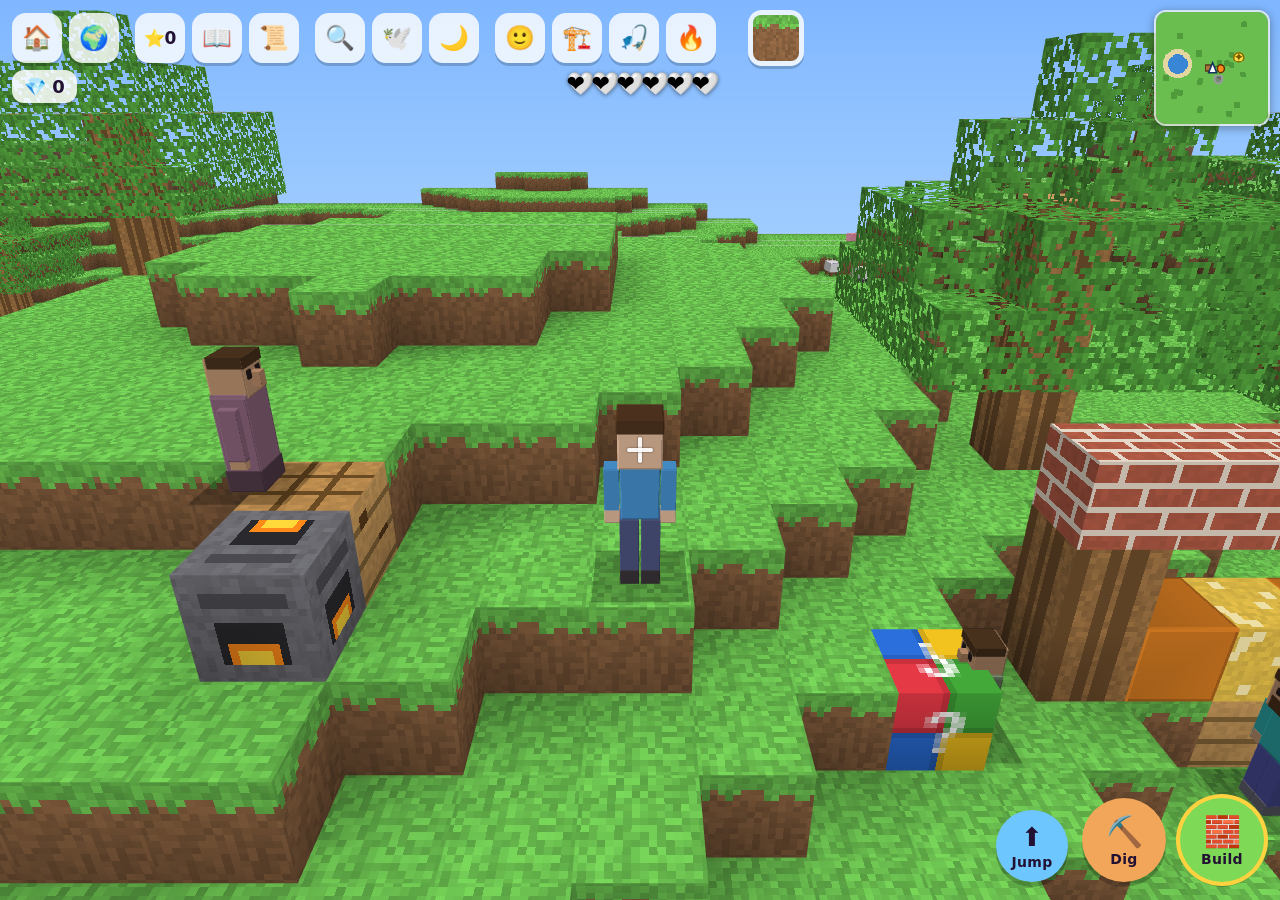
==== commit 70c4d96d: "Merge main (sessions 2-47) and add Ezra's Mine to the Worlds menu Took main's versions of all shared" ====
--- a/index.html
+++ b/index.html
@@ -28,21 +28,54 @@
   <div id="ui">
     <div id="crosshair"></div>
 
+    <!-- Buttons grouped by what they do (each .tg cluster has a small gap, with a
+         bigger gap between clusters) so the bar reads as tidy groups, not a jumble. -->
     <div id="topbar">
-      <button id="btn-home" class="mini" title="Go home">🏠</button>
-      <button id="btn-goals" class="mini" title="Goals">⭐0</button>
-      <button id="btn-mine" class="mini" title="Ezra's Mine">⛏️</button>
+      <div class="tg">
+        <button id="btn-home" class="mini" title="Go home">🏠</button>
+        <button id="btn-worlds" class="mini" title="Go to a world">🌍</button>
+      </div>
+      <div class="tg">
+        <button id="btn-goals" class="mini" title="Goals">⭐0</button>
+        <button id="btn-adventure" class="mini" title="Adventure with friends">📖</button>
+        <button id="btn-quest" class="mini" title="The Great Quest" style="display:none">📜</button>
+      </div>
+      <div class="tg">
+        <button id="btn-view" class="mini" title="Switch view (zoom)">🔍</button>
+        <button id="btn-fly" class="mini" title="Fly">🕊️</button>
+        <button id="btn-night" class="mini" title="Day / Night">🌙</button>
+      </div>
+      <div class="tg">
+        <button id="btn-char" class="mini" title="Choose your character">🙂</button>
+        <button id="btn-buildkit" class="mini" title="Build something big">🏗️</button>
+        <button id="btn-fish" class="mini" title="Go fishing (near water)">🎣</button>
+        <button id="btn-flint" class="mini" title="Flint & steel — make a portal">🔥</button>
+      </div>
+      <div class="tg" id="tg-vehicles">
+        <button id="btn-ride" class="mini" title="Ride your pony" style="display:none">🐴</button>
+        <button id="btn-rover" class="mini" title="Drive the Space Rover" style="display:none">🛸</button>
+        <button id="btn-rocket" class="mini" title="Launch the rocket!" style="display:none">🚀</button>
+        <button id="btn-dragon" class="mini" title="Fly your dragon" style="display:none">🐉</button>
+      </div>
       <button id="btn-blocks" title="Pick a block"></button>
     </div>
 
+    <div id="hearts-bar"></div>
+    <div id="dreamgoal" style="display:none"></div>
+    <button id="gem-bar" title="Treasure shop"></button>
+    <div id="inv-bar" style="display:none"></div>
+
     <div id="actions">
-      <button id="btn-pet" class="act pet"><span>🐾</span><b>Pet</b></button>
       <button id="btn-jump" class="act jump"><span>⬆️</span><b>Jump</b></button>
       <button id="btn-dig" class="act dig"><span>⛏️</span><b>Dig</b></button>
       <button id="btn-build" class="act build"><span>🧱</span><b>Build</b></button>
     </div>
 
     <div id="goaltoast"></div>
+    <div id="hurt-flash"></div>
+    <div id="bobber"></div>
+    <div id="ridesigns"></div>
+    <div id="dreammarkers"></div>
   </div>
 
   <div id="picker" class="hidden">
@@ -56,8 +89,167 @@
     <div class="picker-panel">
       <div class="picker-head"><span id="goals-title">My Goals</span><button id="goals-close">✕</button></div>
       <div id="goals-body"></div>
-    </div>
-  </div>
+      <button id="btn-reset">🔄 Start this world fresh…</button>
+    </div>
+  </div>
+
+  <div id="shop" class="hidden">
+    <div class="picker-panel">
+      <div class="picker-head"><span>💎 Treasure Shop</span><button id="shop-close">✕</button></div>
+      <div id="shop-gems"></div>
+      <div id="shop-body"></div>
+    </div>
+  </div>
+
+  <div id="craft" class="hidden">
+    <div class="picker-panel">
+      <div class="picker-head"><span>🛠️ Make Tools & Armor</span><button id="craft-close">✕</button></div>
+      <div id="craft-inv"></div>
+      <div id="craft-body"></div>
+    </div>
+  </div>
+
+  <div id="furnace" class="hidden">
+    <div class="picker-panel">
+      <div class="picker-head"><span>🔥 Furnace</span><button id="furnace-close">✕</button></div>
+      <div id="furnace-inv"></div>
+      <div id="furnace-body"></div>
+    </div>
+  </div>
+
+  <div id="quest2" class="hidden">
+    <div class="picker-panel">
+      <div class="picker-head"><span>📜 Journey to the Deep</span><button id="quest2-close">✕</button></div>
+      <div id="quest2-msg"></div>
+      <div id="quest2-body"></div>
+    </div>
+  </div>
+
+  <div id="confirm" class="hidden">
+    <div class="picker-panel confirm-panel">
+      <div id="confirm-msg"></div>
+      <div class="confirm-row">
+        <button id="confirm-no">No, keep it</button>
+        <button id="confirm-yes" class="danger-btn">Yes, start fresh</button>
+      </div>
+    </div>
+  </div>
+
+  <div id="buildmenu" class="hidden">
+    <div class="picker-panel">
+      <div class="picker-head"><span>Build something big! 🏗️</span><button id="buildmenu-close">✕</button></div>
+      <div id="buildmenu-body"></div>
+    </div>
+  </div>
+
+  <div id="placebar" class="hidden">
+    <div id="place-label"></div>
+    <div class="place-btns">
+      <button id="place-ok" class="happy-btn">✅ Build here!</button>
+      <button id="place-cancel">✖ Cancel</button>
+    </div>
+  </div>
+
+  <div id="worldmenu" class="hidden">
+    <div class="picker-panel">
+      <div class="picker-head"><span>Go to a world! 🌍</span><button id="worldmenu-close">✕</button></div>
+      <div id="worldmenu-body"></div>
+    </div>
+  </div>
+
+  <div id="ride" class="hidden">
+    <div class="picker-panel confirm-panel">
+      <div id="ride-title" class="adv-name"></div>
+      <div id="ride-msg" class="adv-text"></div>
+      <div class="confirm-row"><button id="ride-yes" class="happy-btn">Ride! 🎟️</button><button id="ride-no">Not now</button></div>
+    </div>
+  </div>
+
+  <div id="portalmenu" class="hidden">
+    <div class="picker-panel">
+      <div class="picker-head"><span>Where to? 🔥</span><button id="portalmenu-close">✕</button></div>
+      <div id="portalmenu-body"></div>
+    </div>
+  </div>
+
+  <div id="ridemenu" class="hidden">
+    <div class="picker-panel">
+      <div class="picker-head"><span>🎟️ Pick a ride!</span><button id="ridemenu-close">✕</button></div>
+      <div id="ridemenu-body"></div>
+    </div>
+  </div>
+
+  <div id="popcorn" class="hidden">
+    <div class="picker-panel">
+      <div class="picker-head"><span>🍿 Yummy treats!</span><button id="popcorn-close">✕</button></div>
+      <div id="popcorn-body"></div>
+    </div>
+  </div>
+
+  <div id="adventure" class="hidden">
+    <div class="picker-panel confirm-panel">
+      <div id="adv-body"></div>
+      <div class="confirm-row"><button id="adv-ok" class="happy-btn">Okay!</button></div>
+    </div>
+  </div>
+
+  <div id="quest" class="hidden">
+    <div class="picker-panel confirm-panel">
+      <div id="quest-msg"></div>
+      <div class="confirm-row"><button id="quest-ok" class="happy-btn">Okay!</button></div>
+    </div>
+  </div>
+
+  <div id="astro" class="hidden">
+    <div class="picker-panel confirm-panel">
+      <div id="astro-msg"></div>
+      <div class="confirm-row"><button id="astro-ok" class="happy-btn">Okay!</button></div>
+    </div>
+  </div>
+
+  <div id="dream" class="hidden">
+    <div class="picker-panel confirm-panel">
+      <div id="dream-msg"></div>
+      <div class="confirm-row"><button id="dream-ok" class="happy-btn">Okay!</button></div>
+    </div>
+  </div>
+
+  <div id="puzzle" class="hidden">
+    <div class="picker-panel confirm-panel">
+      <div id="puzzle-msg">🧩 Color Puzzle!</div>
+      <div id="puzzle-pad">
+        <button class="pz" data-c="0"></button>
+        <button class="pz" data-c="1"></button>
+        <button class="pz" data-c="2"></button>
+        <button class="pz" data-c="3"></button>
+      </div>
+      <div class="confirm-row"><button id="puzzle-close">Bye! 👋</button></div>
+    </div>
+  </div>
+
+  <div id="chars" class="hidden">
+    <div class="picker-panel">
+      <div class="picker-head"><span>Who do you want to be?</span><button id="chars-close">✕</button></div>
+      <div id="chars-body"></div>
+    </div>
+  </div>
+
+  <div id="steve" class="hidden">
+    <div class="picker-panel">
+      <div class="picker-head"><span>🍗 Steve's Lava Chicken</span><button id="steve-close">✕</button></div>
+      <div id="steve-body"></div>
+    </div>
+  </div>
+
+  <div id="math" class="hidden">
+    <div class="picker-panel confirm-panel">
+      <div id="math-q"></div>
+      <div id="math-opts"></div>
+      <div class="confirm-row"><button id="math-close">Bye! 👋</button></div>
+    </div>
+  </div>
+
+  <canvas id="minimap"></canvas>
 
   <div id="hearts"></div>
 
